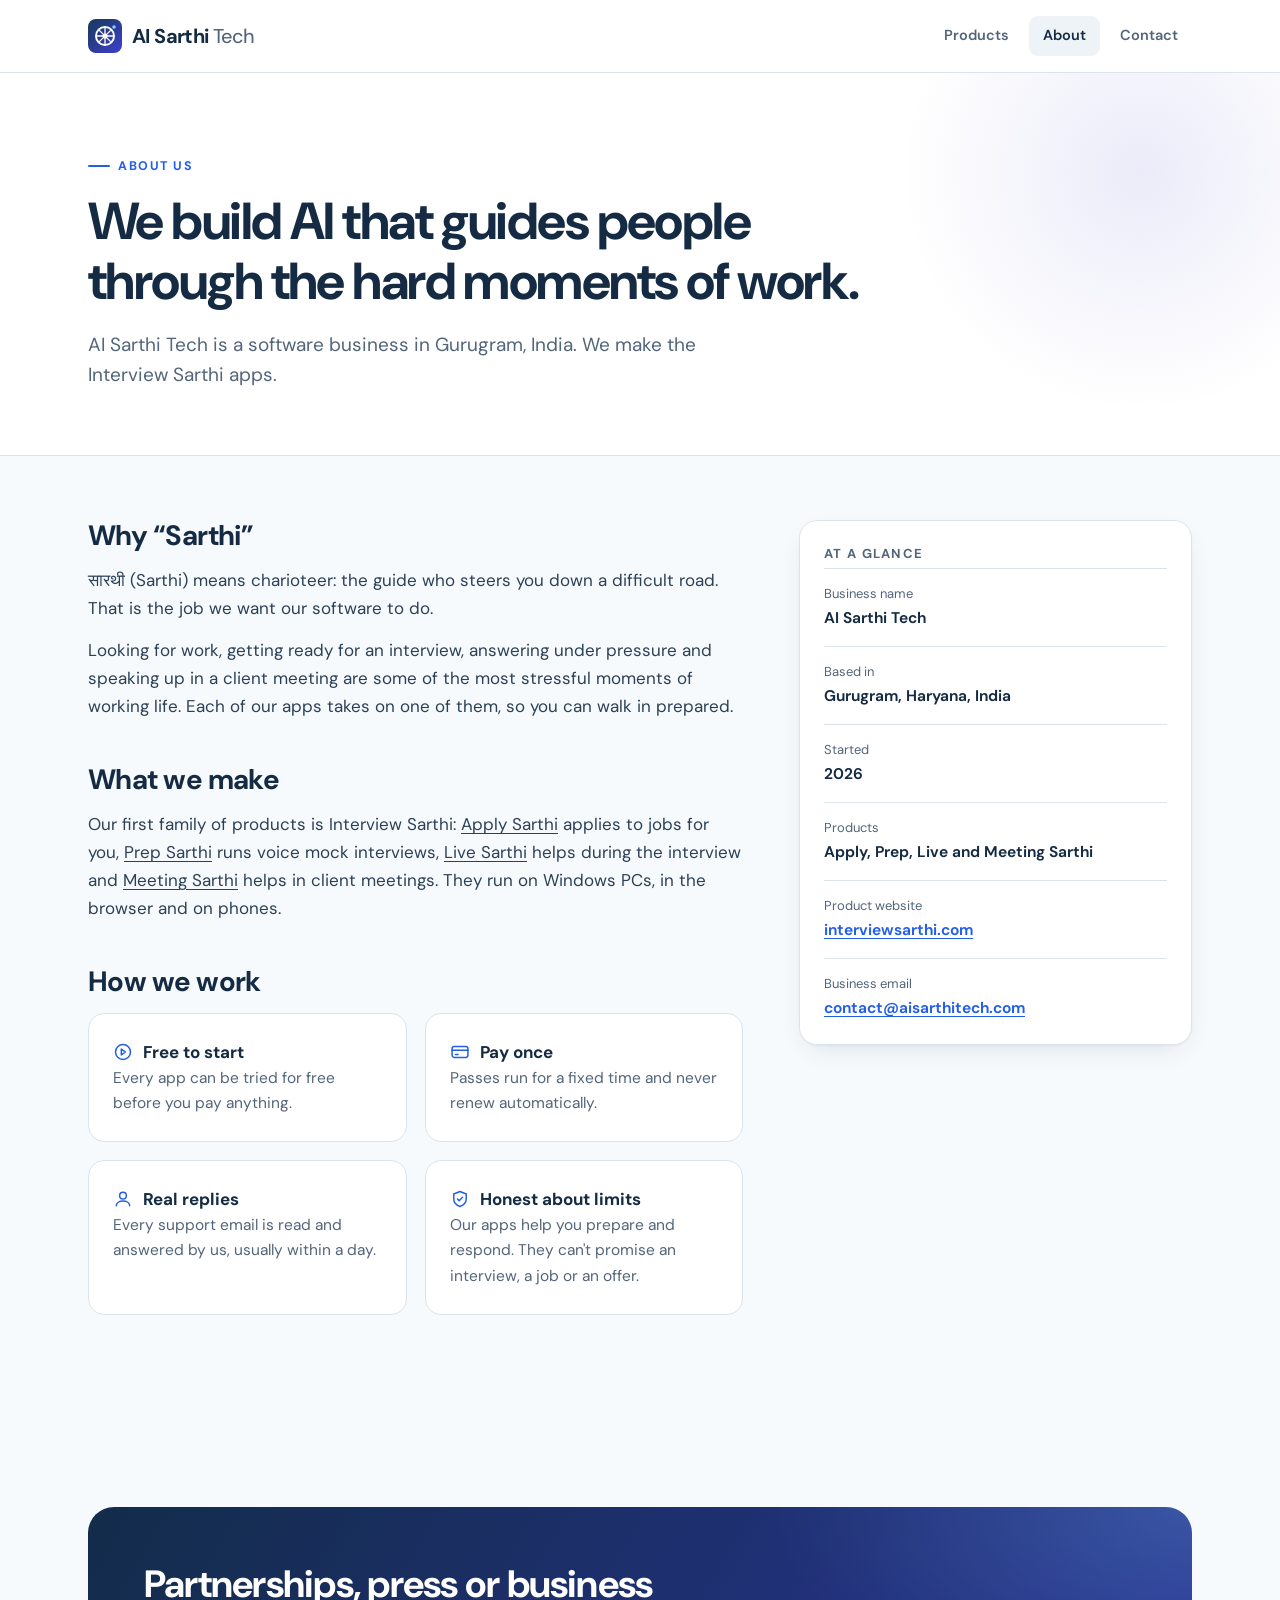
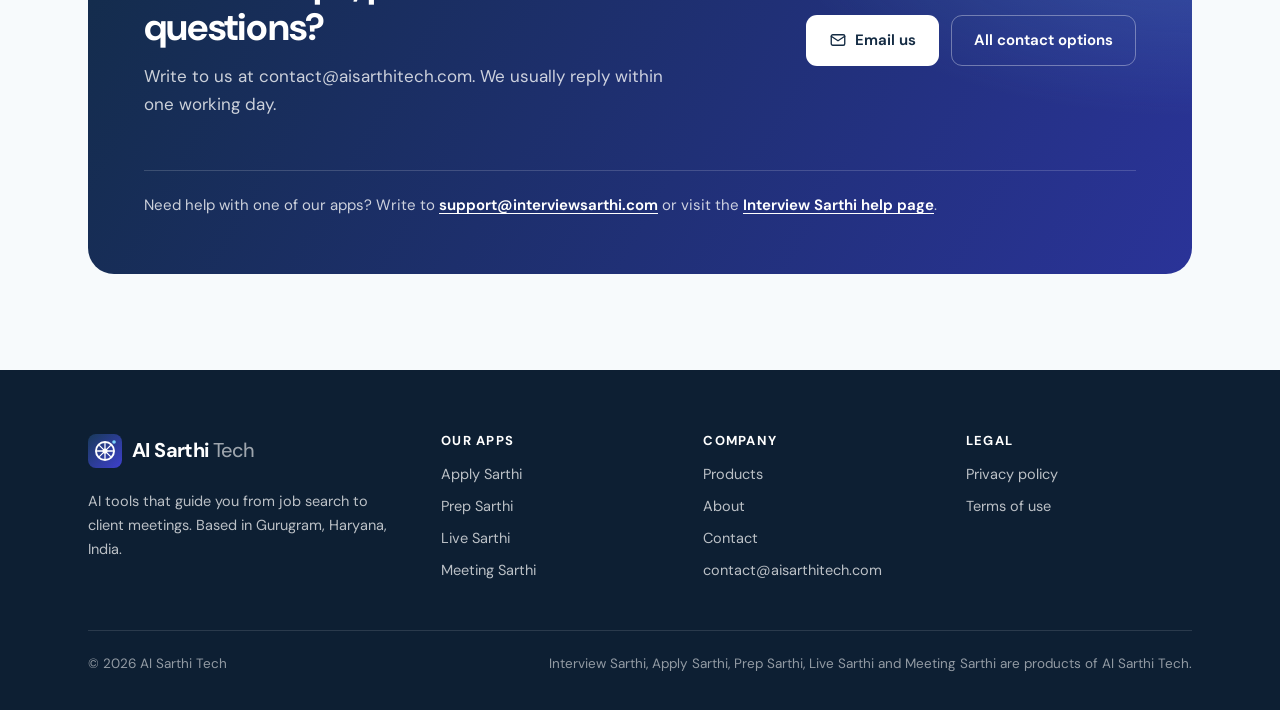
==== about/index.html @ 1b74d05b "AI Sarthi Tech website: home, products, about, contact, privacy and terms Co-Authored-By: Claude Opu" ====
<!doctype html>
<html lang="en-IN">
<head>
<meta charset="utf-8">
<meta name="viewport" content="width=device-width, initial-scale=1">
<title>About · AI Sarthi Tech</title>
<meta name="description" content="AI Sarthi Tech is a software business in Gurugram, India, building AI tools that help people get hired and do well at work.">
<meta name="robots" content="index, follow">
<link rel="canonical" href="https://aisarthitech.com/about/">
<meta name="theme-color" content="#ffffff">
<link rel="icon" href="/assets/mark.svg" type="image/svg+xml">
<link rel="icon" href="/favicon.ico" sizes="32x32 48x48">
<link rel="apple-touch-icon" href="/assets/apple-touch-icon.png">
<link rel="preload" href="/assets/fonts/dm-sans-latin.woff2" as="font" type="font/woff2" crossorigin>
<link rel="stylesheet" href="/assets/site.css?v=20261127a">
<meta property="og:type" content="website">
<meta property="og:site_name" content="AI Sarthi Tech">
<meta property="og:title" content="About · AI Sarthi Tech">
<meta property="og:description" content="AI Sarthi Tech is a software business in Gurugram, India, building AI tools that help people get hired and do well at work.">
<meta property="og:url" content="https://aisarthitech.com/about/">
<meta property="og:image" content="https://aisarthitech.com/assets/og-image.png">
<meta property="og:image:width" content="1200">
<meta property="og:image:height" content="630">
<meta name="twitter:card" content="summary_large_image">
</head>
<body>
<a class="skip-link" href="#main">Skip to content</a>
<header class="site-header">
  <div class="wrap nav">
    <a class="logo" href="/" aria-label="AI Sarthi Tech, home"><img src="/assets/mark.svg" alt="" width="34" height="34"><span>AI Sarthi <em>Tech</em></span></a>
    <nav aria-label="Main">
      <ul>
        <li><a href="/products/">Products</a></li>
        <li><a href="/about/" aria-current="page">About</a></li>
        <li><a href="/contact/">Contact</a></li>
      </ul>
    </nav>
  </div>
</header>
<main id="main">
<section class="page-hero">
  <div class="wrap">
    <span class="eyebrow">About us</span>
    <h1>We build AI that guides people through the hard moments of work.</h1>
    <p class="lead">AI Sarthi Tech is a software business in Gurugram, India. We make the Interview Sarthi apps.</p>
  </div>
</section>
<section class="section" style="padding-top:64px">
  <div class="wrap split">
    <div class="prose">
      <h2>Why “Sarthi”</h2>
      <p><span lang="hi">सारथी</span> (Sarthi) means charioteer: the guide who steers you down a difficult road. That is the job we want our software to do.</p>
      <p>Looking for work, getting ready for an interview, answering under pressure and speaking up in a client meeting are some of the most stressful moments of working life. Each of our apps takes on one of them, so you can walk in prepared.</p>
      <h2>What we make</h2>
      <p>Our first family of products is Interview Sarthi: <a href="/products/#apply">Apply Sarthi</a> applies to jobs for you, <a href="/products/#prep">Prep Sarthi</a> runs voice mock interviews, <a href="/products/#live">Live Sarthi</a> helps during the interview and <a href="/products/#meeting">Meeting Sarthi</a> helps in client meetings. They run on Windows PCs, in the browser and on phones.</p>
      <h2>How we work</h2>
      <div class="values">
        <div class="value"><b><svg class="icon" viewBox="0 0 24 24" aria-hidden="true"><circle cx="12" cy="12" r="9"/><path d="m10 8.5 5 3.5-5 3.5z"/></svg>Free to start</b><p>Every app can be tried for free before you pay anything.</p></div>
        <div class="value"><b><svg class="icon" viewBox="0 0 24 24" aria-hidden="true"><rect x="2.5" y="5.5" width="19" height="13" rx="2.5"/><path d="M2.5 10h19"/><path d="M6.5 15h3"/></svg>Pay once</b><p>Passes run for a fixed time and never renew automatically.</p></div>
        <div class="value"><b><svg class="icon" viewBox="0 0 24 24" aria-hidden="true"><path d="M4 20c0-3.3 3.6-5.5 8-5.5s8 2.2 8 5.5"/><circle cx="12" cy="8" r="4"/></svg>Real replies</b><p>Every support email is read and answered by us, usually within a day.</p></div>
        <div class="value"><b><svg class="icon" viewBox="0 0 24 24" aria-hidden="true"><path d="M12 3 4.5 6v5.5c0 4.6 3.2 8.2 7.5 9.5 4.3-1.3 7.5-4.9 7.5-9.5V6z"/><path d="m9 12 2 2 4-4"/></svg>Honest about limits</b><p>Our apps help you prepare and respond. They can't promise an interview, a job or an offer.</p></div>
      </div>
    </div>
    <aside class="facts" aria-labelledby="facts-title">
      <h2 id="facts-title">At a glance</h2>
      <dl>
      <div><dt>Business name</dt><dd>AI Sarthi Tech</dd></div>
      <div><dt>Based in</dt><dd>Gurugram, Haryana, India</dd></div>
      <div><dt>Started</dt><dd>2026</dd></div>
      <div><dt>Products</dt><dd>Apply, Prep, Live and Meeting Sarthi</dd></div>
      <div><dt>Product website</dt><dd><a href="https://interviewsarthi.com/">interviewsarthi.com</a></dd></div>
      <div><dt>Business email</dt><dd><a href="mailto:contact@aisarthitech.com">contact@aisarthitech.com</a></dd></div>
      </dl>
    </aside>
  </div>
</section>
<section class="section" aria-labelledby="cta-title">
  <div class="wrap">
    <div class="cta">
      <div>
        <h2 id="cta-title">Partnerships, press or business questions?</h2>
        <p>Write to us at contact@aisarthitech.com. We usually reply within one working day.</p>
      </div>
      <div class="actions">
        <a class="btn btn-light" href="mailto:contact@aisarthitech.com"><svg class="icon" viewBox="0 0 24 24" aria-hidden="true"><rect x="3" y="5" width="18" height="14" rx="2"/><path d="m3 7 9 6 9-6"/></svg>Email us</a>
        <a class="btn btn-outline-light" href="/contact/">All contact options</a>
      </div>
      <p class="help">Need help with one of our apps? Write to <a href="mailto:support@interviewsarthi.com">support@interviewsarthi.com</a> or visit the <a href="https://interviewsarthi.com/help.html">Interview Sarthi help page</a>.</p>
    </div>
  </div>
</section>
</main>
<footer class="site-footer flush">
  <div class="wrap">
    <div class="foot-grid">
      <div class="foot-about">
        <a class="logo" href="/"><img src="/assets/mark.svg" alt="" width="34" height="34"><span>AI Sarthi <em>Tech</em></span></a>
        <p>AI tools that guide you from job search to client meetings. Based in Gurugram, Haryana, India.</p>
      </div>
      <div>
        <h2>Our apps</h2>
        <ul>
          <li><a href="https://interviewsarthi.com/apply/">Apply Sarthi</a></li>
          <li><a href="https://interviewsarthi.com/prep/">Prep Sarthi</a></li>
          <li><a href="https://interviewsarthi.com/live/">Live Sarthi</a></li>
          <li><a href="https://interviewsarthi.com/meeting/">Meeting Sarthi</a></li>
        </ul>
      </div>
      <div>
        <h2>Company</h2>
        <ul>
          <li><a href="/products/">Products</a></li>
          <li><a href="/about/">About</a></li>
          <li><a href="/contact/">Contact</a></li>
          <li><a href="mailto:contact@aisarthitech.com">contact@aisarthitech.com</a></li>
        </ul>
      </div>
      <div>
        <h2>Legal</h2>
        <ul>
          <li><a href="/privacy/">Privacy policy</a></li>
          <li><a href="/terms/">Terms of use</a></li>
        </ul>
      </div>
    </div>
    <div class="foot-bottom">
      <span>© 2026 AI Sarthi Tech</span>
      <span>Interview Sarthi, Apply Sarthi, Prep Sarthi, Live Sarthi and Meeting Sarthi are products of AI Sarthi Tech.</span>
    </div>
  </div>
</footer>
</body>
</html>
---- assets/site.css ----
@font-face{font-family:'DM Sans';font-style:normal;font-weight:400 700;font-display:swap;src:url(/assets/fonts/dm-sans-latin.woff2) format('woff2');unicode-range:U+0000-00FF,U+0131,U+0152-0153,U+02BB-02BC,U+02C6,U+02DA,U+02DC,U+0304,U+0308,U+0329,U+2000-206F,U+20AC,U+2122,U+2191,U+2193,U+2212,U+2215,U+FEFF,U+FFFD}

:root{
  --ink:#142b43;--ink-deep:#0d1f33;--muted:#53657a;--line:#dbe4ec;--paper:#f7fafc;--white:#fff;
  --blue:#235ee8;--indigo:#3b3fc4;
  --apply:#06725d;--apply-soft:#eaf7f1;
  --prep:#245adc;--prep-soft:#edf2ff;
  --live:#7251bf;--live-soft:#f2edfc;
  --meeting:#167c72;--meeting-soft:#e9f5f2;
  --radius:18px;
  --font:'DM Sans',system-ui,-apple-system,BlinkMacSystemFont,'Segoe UI',Roboto,sans-serif;
  --shadow:0 1px 2px rgba(20,43,67,.05),0 10px 30px -12px rgba(20,43,67,.16);
}
*{box-sizing:border-box}
html{scroll-behavior:smooth;-webkit-text-size-adjust:100%}
body{margin:0;background:var(--paper);color:var(--ink);font:16px/1.65 var(--font);-webkit-font-smoothing:antialiased}
h1,h2,h3,p,ul,ol,dl,dd,figure{margin:0}
ul,ol{padding:0;list-style:none}
h1,h2,h3{line-height:1.15;letter-spacing:-.02em;font-weight:700}
a{color:inherit;text-underline-offset:3px}
a:focus-visible,button:focus-visible{outline:3px solid #2683df;outline-offset:3px;border-radius:6px}
img,svg{display:block;max-width:100%}
.wrap{max-width:1160px;margin:0 auto;padding:0 28px}
.skip-link{position:fixed;left:14px;top:-80px;z-index:50;padding:10px 18px;background:var(--ink);color:#fff;border-radius:8px}
.skip-link:focus{top:12px}
svg.icon{width:22px;height:22px;fill:none;stroke:currentColor;stroke-width:1.8;stroke-linecap:round;stroke-linejoin:round}

/* header */
.site-header{background:rgba(255,255,255,.92);border-bottom:1px solid var(--line);position:sticky;top:0;z-index:20;backdrop-filter:saturate(1.4) blur(8px)}
.nav{display:flex;align-items:center;gap:24px;height:72px}
.logo{display:inline-flex;align-items:center;gap:10px;font-size:20px;font-weight:700;letter-spacing:-.03em;text-decoration:none;white-space:nowrap}
.logo img{width:34px;height:34px}
.logo em{font-style:normal;font-weight:450;color:var(--muted)}
.nav nav{margin-left:auto}
.nav ul{display:flex;gap:6px;font-size:14.5px;font-weight:600}
.nav ul a{display:block;padding:8px 14px;border-radius:9px;text-decoration:none;color:var(--muted)}
.nav ul a:hover{color:var(--ink);background:var(--paper)}
.nav ul a[aria-current="page"]{color:var(--ink);background:#eef3f8}

/* buttons */
.btn{display:inline-flex;align-items:center;justify-content:center;gap:8px;min-height:48px;padding:12px 22px;border-radius:11px;font-weight:650;font-size:15px;text-decoration:none;border:1px solid transparent;transition:transform .15s ease,box-shadow .15s ease,background .15s ease}
.btn:hover{transform:translateY(-1px)}
.btn-primary{background:var(--ink);color:#fff;box-shadow:0 8px 20px -10px rgba(20,43,67,.7)}
.btn-primary:hover{background:var(--ink-deep)}
.btn-ghost{background:#fff;border-color:var(--line);color:var(--ink)}
.btn-ghost:hover{border-color:#b9c7d5}
.btn-light{background:#fff;color:var(--ink)}
.btn-outline-light{border-color:rgba(255,255,255,.35);color:#fff}
.btn-outline-light:hover{border-color:#fff}
.btn svg.icon{width:18px;height:18px}

/* type helpers */
.eyebrow{display:inline-flex;align-items:center;gap:8px;font-size:12.5px;font-weight:700;letter-spacing:.12em;text-transform:uppercase;color:var(--blue)}
.eyebrow::before{content:"";width:22px;height:2px;border-radius:2px;background:currentColor}
.lead{font-size:19px;line-height:1.6;color:var(--muted);max-width:620px}
.section{padding:96px 0}
.section-head{max-width:680px;margin-bottom:44px}
.section-head h2{font-size:clamp(30px,3.6vw,42px);margin-top:14px}
.section-head p{margin-top:14px;color:var(--muted);font-size:17.5px}
.small{font-size:13.5px;color:var(--muted)}

/* hero */
.hero{position:relative;overflow:hidden;border-bottom:1px solid var(--line);background:
  radial-gradient(900px 420px at 88% -10%,rgba(59,63,196,.10),transparent 70%),
  radial-gradient(700px 380px at -10% 110%,rgba(35,94,232,.08),transparent 70%),#fff}
.hero::before{content:"";position:absolute;inset:0;background-image:linear-gradient(var(--line) 1px,transparent 1px),linear-gradient(90deg,var(--line) 1px,transparent 1px);background-size:44px 44px;opacity:.35;-webkit-mask-image:radial-gradient(ellipse 70% 80% at 70% 40%,#000 20%,transparent 75%);mask-image:radial-gradient(ellipse 70% 80% at 70% 40%,#000 20%,transparent 75%);pointer-events:none}
.hero-grid{position:relative;display:grid;grid-template-columns:1.1fr .9fr;gap:64px;align-items:center;padding-top:88px;padding-bottom:96px}
.hero h1{font-size:clamp(38px,5.2vw,62px);letter-spacing:-.035em;margin:18px 0 22px}
.hero h1 em{font-style:normal;background:linear-gradient(100deg,var(--blue),var(--indigo));-webkit-background-clip:text;background-clip:text;color:transparent}
.hero .actions{display:flex;flex-wrap:wrap;gap:12px;margin-top:34px}
.hero-note{margin-top:22px;font-size:14px;color:var(--muted);display:flex;align-items:center;gap:8px}
.hero-note svg.icon{width:16px;height:16px;color:var(--apply)}

/* journey card */
.journey{position:relative;background:#fff;border:1px solid var(--line);border-radius:24px;padding:26px;box-shadow:var(--shadow)}
.journey-title{display:flex;justify-content:space-between;align-items:center;font-size:12.5px;font-weight:700;letter-spacing:.1em;text-transform:uppercase;color:var(--muted);padding:2px 4px 16px}
.journey ol{position:relative;display:grid;gap:10px}
.journey ol::before{content:"";position:absolute;left:31px;top:30px;bottom:30px;width:2px;background:linear-gradient(var(--apply),var(--prep),var(--live),var(--meeting));opacity:.35;border-radius:2px}
.journey li{position:relative;display:grid;grid-template-columns:40px 1fr auto;align-items:center;gap:16px;padding:12px 14px 12px 12px;border-radius:14px;transition:background .15s ease}
.journey li:hover{background:var(--s)}
.journey li a{position:absolute;inset:0;border-radius:14px}
.j-icon{width:40px;height:40px;border-radius:12px;display:grid;place-items:center;background:var(--s);color:var(--c);box-shadow:0 0 0 4px #fff}
.j-icon svg.icon{width:20px;height:20px}
.journey b{display:block;font-size:16px}
.journey li span.j-text{display:block;font-size:14px;color:var(--muted);line-height:1.4}
.j-step{font-size:12px;font-weight:700;color:var(--c);background:var(--s);padding:4px 9px;border-radius:999px;white-space:nowrap}

/* app cards */
.apps{display:grid;grid-template-columns:repeat(4,1fr);gap:18px}
.app-card{position:relative;display:flex;flex-direction:column;background:#fff;border:1px solid var(--line);border-radius:var(--radius);padding:26px 24px 22px;transition:transform .18s ease,box-shadow .18s ease,border-color .18s ease}
.app-card::before{content:"";position:absolute;left:24px;right:24px;top:-1px;height:3px;border-radius:0 0 3px 3px;background:var(--c)}
.app-card:hover{transform:translateY(-3px);box-shadow:var(--shadow);border-color:#c9d6e2}
.app-card .chip{width:46px;height:46px;border-radius:13px;display:grid;place-items:center;background:var(--s);color:var(--c)}
.app-card .step{margin-top:20px;font-size:12px;font-weight:700;letter-spacing:.1em;text-transform:uppercase;color:var(--c)}
.app-card h3{font-size:22px;margin-top:6px}
.app-card p{margin-top:10px;color:var(--muted);font-size:15px;line-height:1.55;flex:1}
.app-card .meta{margin-top:18px;padding-top:14px;border-top:1px dashed var(--line);font-size:13.5px;color:var(--ink);font-weight:600}
.app-card .go{margin-top:14px;display:inline-flex;align-items:center;gap:6px;font-weight:700;font-size:14.5px;color:var(--c);text-decoration:none}
.app-card .go::after{content:"";position:absolute;inset:0;border-radius:var(--radius)}
.app-card .go svg.icon{width:16px;height:16px;transition:transform .15s ease}
.app-card:hover .go svg.icon{transform:translate(2px,-2px)}

/* principles */
.band{background:#fff;border-top:1px solid var(--line);border-bottom:1px solid var(--line)}
.principles{display:grid;grid-template-columns:repeat(3,1fr);gap:22px}
.principle{padding:28px;border-radius:var(--radius);background:var(--paper);border:1px solid var(--line)}
.principle .chip{width:44px;height:44px;border-radius:12px;display:grid;place-items:center;background:#fff;border:1px solid var(--line);color:var(--blue)}
.principle h3{font-size:19px;margin-top:18px}
.principle p{margin-top:8px;color:var(--muted);font-size:15.5px}

/* call to action */
.cta{position:relative;overflow:hidden;border-radius:26px;padding:56px;color:#fff;background:
  radial-gradient(600px 300px at 100% 0,rgba(125,211,252,.22),transparent 70%),
  linear-gradient(120deg,#132c4a,#2a3398);display:grid;grid-template-columns:1.3fr 1fr;gap:40px;align-items:center}
.cta h2{font-size:clamp(28px,3.2vw,38px)}
.cta p{margin-top:12px;color:rgba(255,255,255,.78);font-size:17px}
.cta .actions{display:flex;flex-wrap:wrap;gap:12px;justify-content:flex-end}
.cta .help{grid-column:1/-1;padding-top:22px;border-top:1px solid rgba(255,255,255,.16);font-size:15px;color:rgba(255,255,255,.78)}
.cta .help a{color:#fff;font-weight:650}

/* page hero (inner pages) */
.page-hero{background:#fff;border-bottom:1px solid var(--line);padding:76px 0 64px;position:relative;overflow:hidden}
.page-hero::after{content:"";position:absolute;right:-120px;top:-160px;width:520px;height:520px;border-radius:50%;background:radial-gradient(circle,rgba(59,63,196,.10),transparent 65%);pointer-events:none}
.page-hero h1{font-size:clamp(34px,4.6vw,52px);letter-spacing:-.03em;margin:16px 0 18px;max-width:820px}

/* about */
.split{display:grid;grid-template-columns:1.25fr .75fr;gap:56px;align-items:start}
.prose h2{font-size:28px;margin:44px 0 14px}
.prose h2:first-child{margin-top:0}
.prose p{color:#2c4157;font-size:17px;margin-top:14px}
.prose p:first-of-type{margin-top:0}
.facts{background:#fff;border:1px solid var(--line);border-radius:var(--radius);padding:8px 24px;box-shadow:var(--shadow);position:sticky;top:96px}
.facts h2{font-size:13px;font-weight:700;letter-spacing:.1em;text-transform:uppercase;color:var(--muted);padding:18px 0 6px}
.facts div{display:grid;gap:2px;padding:14px 0;border-top:1px solid var(--line)}
.facts dt{font-size:13px;color:var(--muted)}
.facts dd{font-weight:650;font-size:15.5px;overflow-wrap:anywhere}
.facts dd a{color:var(--blue)}
.values{display:grid;grid-template-columns:repeat(2,1fr);gap:18px;margin-top:8px}
.value{padding:24px;border:1px solid var(--line);border-radius:16px;background:#fff}
.value b{display:flex;align-items:center;gap:10px;font-size:17px}
.value b svg.icon{color:var(--blue);width:20px;height:20px}
.value p{margin-top:8px;color:var(--muted);font-size:15.5px}

/* products */
.product{display:grid;grid-template-columns:1.2fr .8fr;gap:48px;align-items:start;padding:64px 0;border-top:1px solid var(--line)}
.product:first-of-type{border-top:0;padding-top:24px}
.product .tag{display:inline-flex;align-items:center;gap:10px;font-size:12.5px;font-weight:700;letter-spacing:.1em;text-transform:uppercase;color:var(--c)}
.product .tag .chip{width:40px;height:40px;border-radius:12px;display:grid;place-items:center;background:var(--s)}
.product h2{font-size:clamp(28px,3.4vw,38px);margin-top:16px}
.product .usp{margin-top:10px;font-size:20px;font-weight:600;color:var(--c)}
.product p.desc{margin-top:14px;color:#2c4157;font-size:17px;max-width:600px}
.ticks{margin-top:20px;display:grid;gap:10px}
.ticks li{display:flex;gap:12px;align-items:flex-start;font-size:16px}
.ticks li svg.icon{flex:none;width:20px;height:20px;margin-top:3px;color:var(--c)}
.product .actions{display:flex;flex-wrap:wrap;gap:12px;margin-top:28px}
.product .btn-primary{background:var(--c);box-shadow:none}
.product .btn-primary:hover{filter:brightness(.92)}
.product aside{background:#fff;border:1px solid var(--line);border-radius:var(--radius);padding:6px 24px;position:relative}
.product aside::before{content:"";position:absolute;left:0;top:22px;bottom:22px;width:3px;border-radius:0 3px 3px 0;background:var(--c)}
.product aside div{padding:16px 0;border-top:1px solid var(--line)}
.product aside div:first-child{border-top:0}
.product aside dt{font-size:13px;color:var(--muted)}
.product aside dd{margin-top:2px;font-weight:650}
.product .fine{margin-top:16px;font-size:13.5px;color:var(--muted);max-width:600px}
.price-note{margin-top:8px;padding:22px 24px;border-radius:16px;background:#fff;border:1px solid var(--line);display:flex;flex-wrap:wrap;gap:12px 24px;align-items:center;justify-content:space-between}
.price-note p{color:var(--muted)}
.price-note a{font-weight:700;color:var(--blue)}

/* contact */
.contact-grid{display:grid;grid-template-columns:repeat(3,1fr);gap:18px}
.contact-card{background:#fff;border:1px solid var(--line);border-radius:var(--radius);padding:28px;display:flex;flex-direction:column}
.contact-card .chip{width:46px;height:46px;border-radius:13px;display:grid;place-items:center;background:#eef3fd;color:var(--blue)}
.contact-card h2{font-size:20px;margin-top:18px}
.contact-card p{margin-top:8px;color:var(--muted);font-size:15.5px;flex:1}
.contact-card .addr{margin-top:18px;font-weight:700;font-size:16.5px;color:var(--blue);text-decoration:none;overflow-wrap:anywhere}
.contact-card .addr:hover{text-decoration:underline}
.contact-card .plain{margin-top:18px;font-weight:700;font-size:16.5px}
.socials{display:flex;flex-wrap:wrap;gap:10px;margin-top:14px}
.socials a{padding:8px 14px;border:1px solid var(--line);border-radius:999px;background:#fff;font-size:14px;font-weight:600;text-decoration:none}
.socials a:hover{border-color:#b9c7d5}

/* legal */
.legal{max-width:780px}
.legal .updated{color:var(--muted);font-size:15px}
.legal h2{font-size:22px;margin:40px 0 10px}
.legal p,.legal li{color:#2c4157;font-size:16.5px}
.legal p+p{margin-top:12px}
.legal ul{margin-top:10px;display:grid;gap:8px}
.legal ul li{position:relative;padding-left:22px}
.legal ul li::before{content:"";position:absolute;left:4px;top:.72em;width:7px;height:7px;border-radius:50%;background:var(--blue);opacity:.7}
.legal a{color:var(--blue)}

/* footer */
.site-footer{background:var(--ink-deep);color:rgba(255,255,255,.72);margin-top:96px;padding:64px 0 34px;font-size:14.5px}
.site-footer.flush{margin-top:0}
.foot-grid{display:grid;grid-template-columns:1.4fr 1fr 1fr 1fr;gap:36px}
.site-footer .logo{color:#fff}
.site-footer .logo em{color:rgba(255,255,255,.6)}
.site-footer h2{font-size:13px;letter-spacing:.1em;text-transform:uppercase;color:#fff;margin-bottom:14px}
.site-footer ul{display:grid;gap:8px}
.site-footer a{text-decoration:none}
.site-footer a:hover{color:#fff;text-decoration:underline}
.foot-about p{margin-top:14px;max-width:320px}
.foot-bottom{margin-top:48px;padding-top:22px;border-top:1px solid rgba(255,255,255,.12);display:flex;flex-wrap:wrap;gap:10px 24px;justify-content:space-between;font-size:13.5px;color:rgba(255,255,255,.55)}

/* 404 */
.notfound{min-height:60vh;display:grid;place-items:center;text-align:center;padding:80px 0}
.notfound h1{font-size:44px;margin:12px 0}
.notfound p{color:var(--muted);font-size:17px}
.notfound .actions{display:flex;gap:12px;justify-content:center;margin-top:26px;flex-wrap:wrap}

/* responsive */
@media (max-width:1020px){
  .apps{grid-template-columns:repeat(2,1fr)}
  .hero-grid{grid-template-columns:1fr;gap:48px;padding-top:64px;padding-bottom:72px}
  .journey{max-width:560px}
  .cta{grid-template-columns:1fr;padding:44px}
  .cta .actions{justify-content:flex-start}
  .foot-grid{grid-template-columns:1fr 1fr}
  .foot-about{grid-column:1/-1}
}
@media (max-width:860px){
  .split,.product{grid-template-columns:1fr;gap:32px}
  .facts{position:static}
  .principles,.contact-grid{grid-template-columns:1fr}
  .section{padding:72px 0}
}
@media (max-width:640px){
  body{font-size:15.5px}
  .wrap{padding:0 20px}
  .nav{height:auto;flex-wrap:wrap;gap:6px;padding-top:12px;padding-bottom:12px}
  .nav nav{margin-left:0;width:100%}
  .nav ul{justify-content:space-between;gap:2px}
  .nav ul a{padding:7px 10px;font-size:14px}
  .site-header{position:static}
  .apps,.values{grid-template-columns:1fr}
  .lead{font-size:17.5px}
  .hero .actions .btn,.cta .actions .btn{flex:1 1 auto}
  .journey{padding:18px}
  .journey li{grid-template-columns:40px 1fr;padding:10px 8px}
  .j-step{display:none}
  .journey ol::before{left:27px}
  .cta{padding:32px 24px;border-radius:20px}
  .page-hero{padding:56px 0 44px}
  .foot-grid{grid-template-columns:1fr}
}
@media (prefers-reduced-motion:reduce){*{transition:none!important;scroll-behavior:auto!important}}
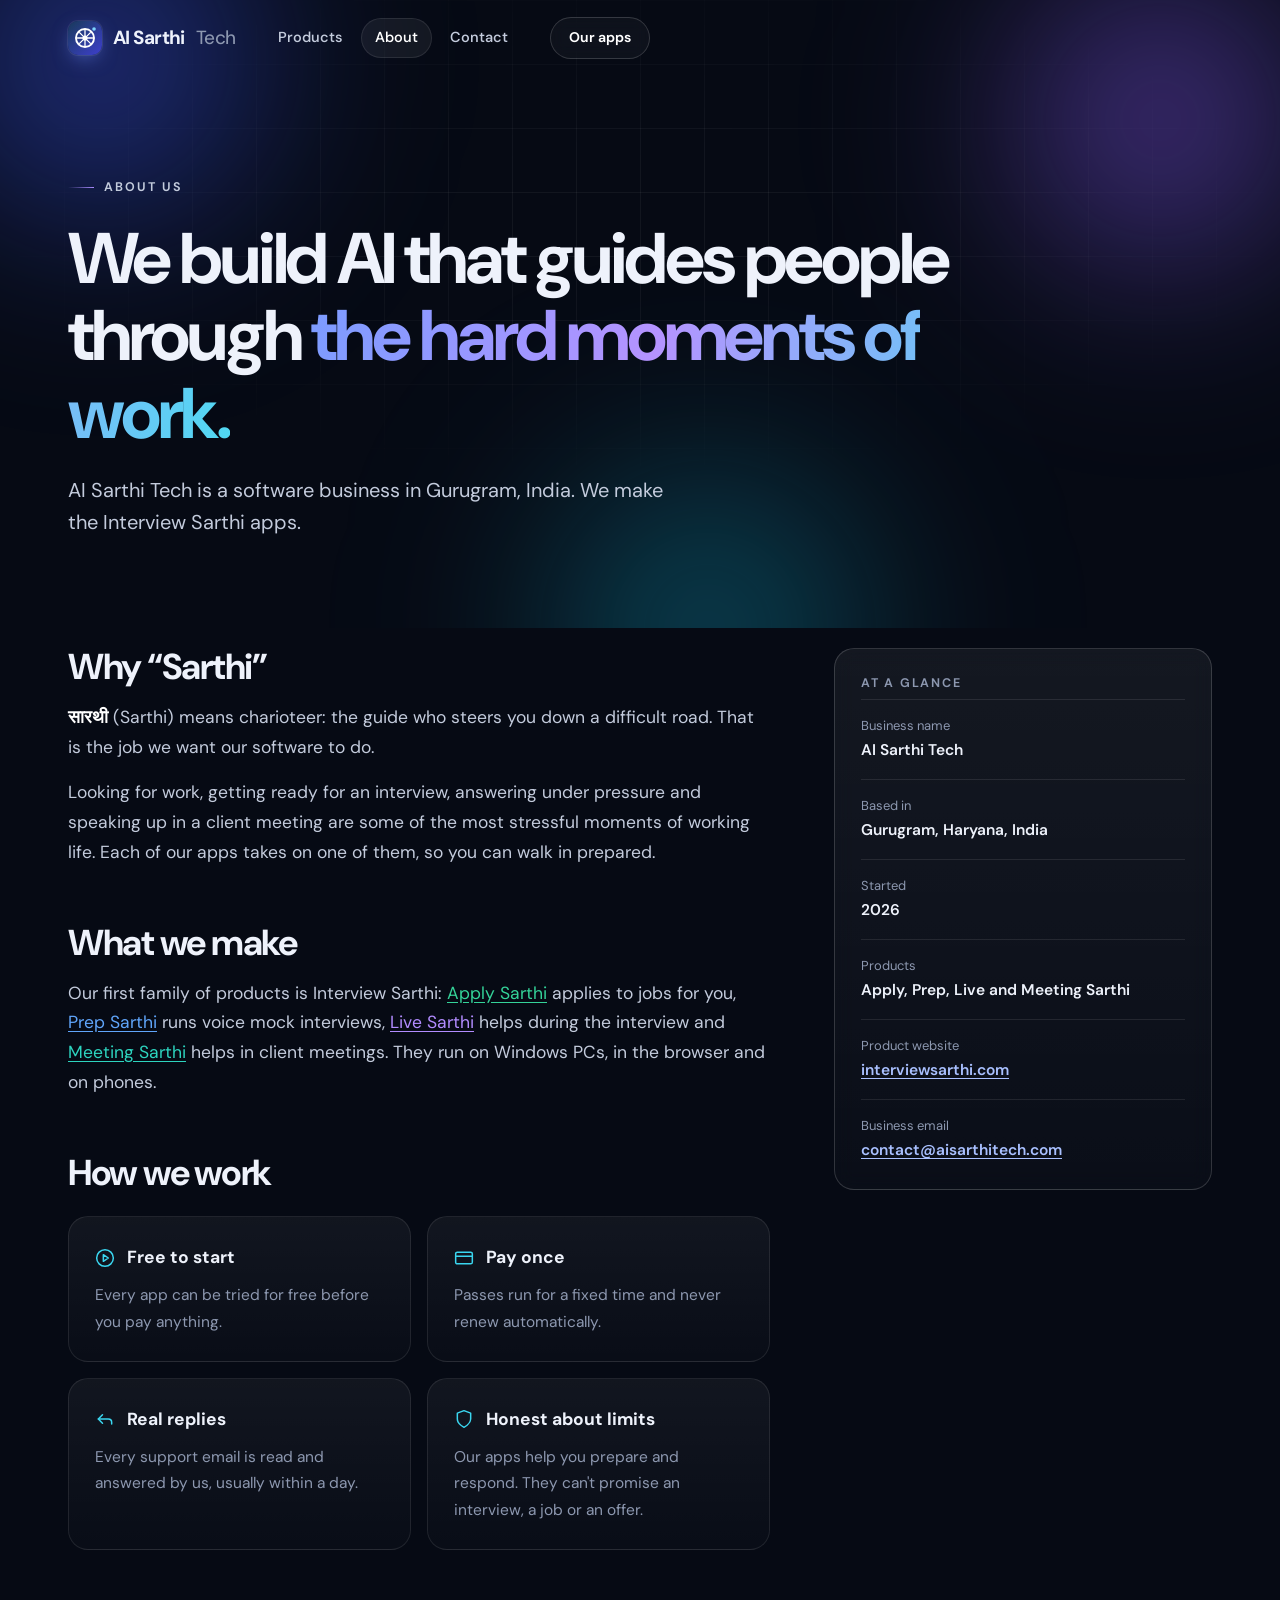
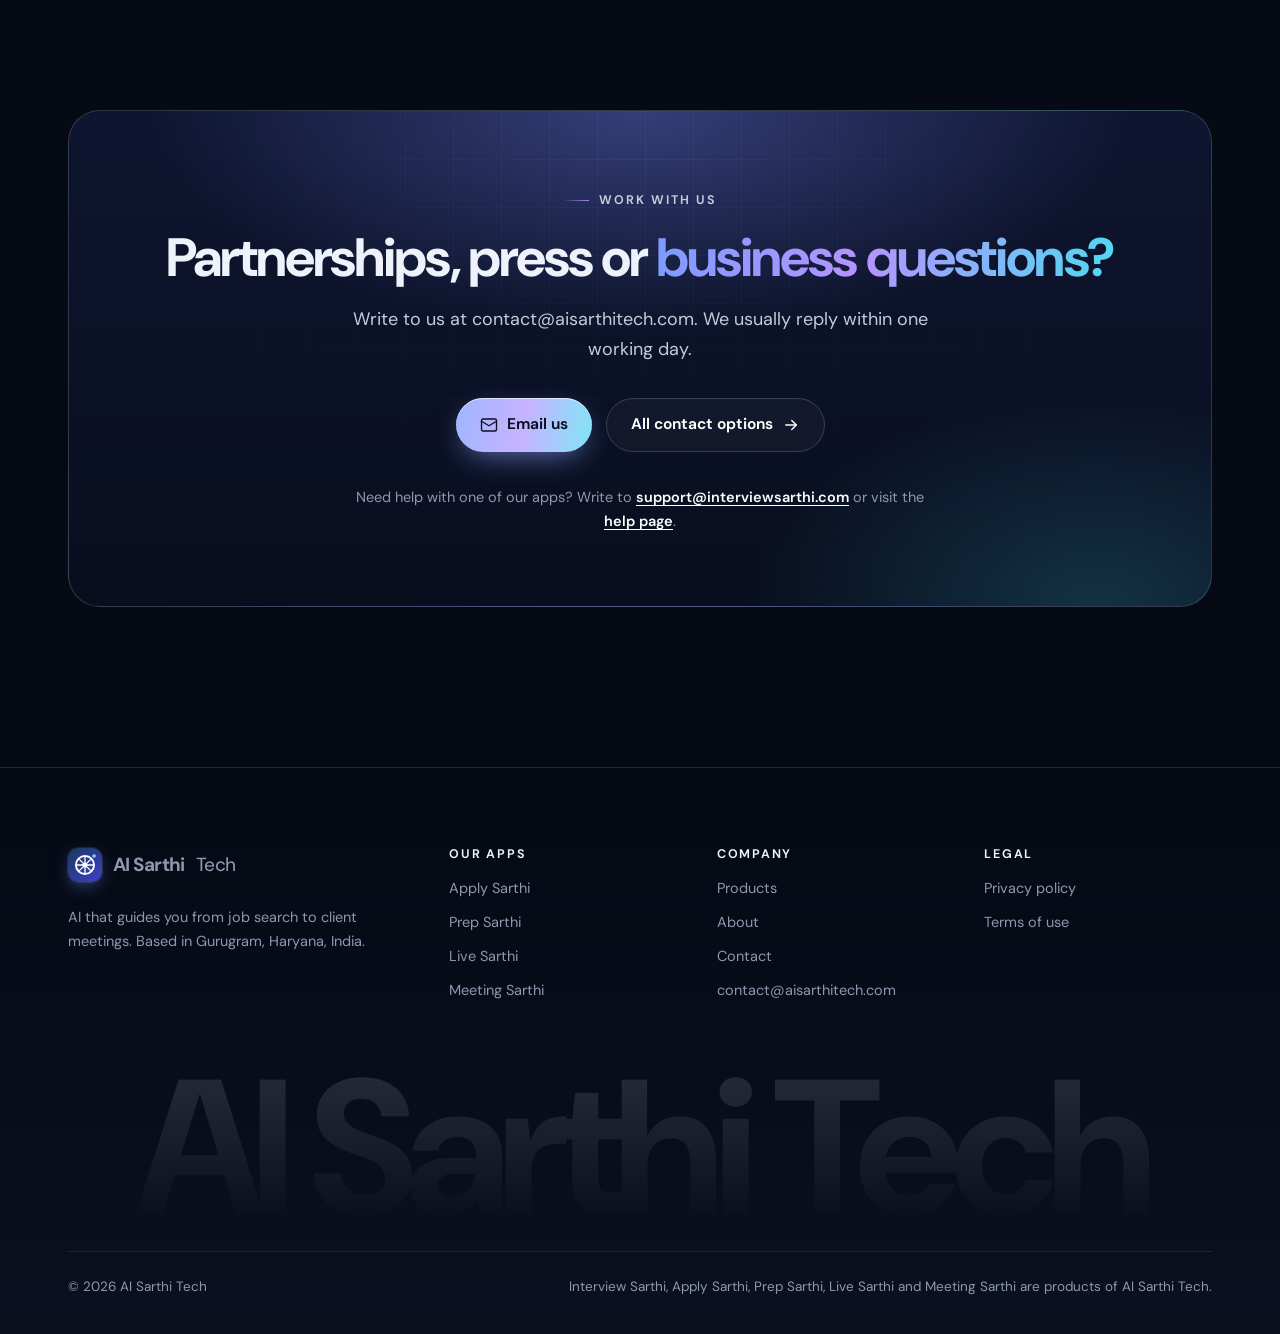
==== commit 1f80c124: "New dark design with app screens, app switcher, mission and FAQ Co-Authored-By: Claude Opus 5.5 <nor" ====
--- a/about/index.html
+++ b/about/index.html
@@ -1,22 +1,24 @@
 <!doctype html>
-<html lang="en-IN">
+<html lang="en-IN" class="no-js">
 <head>
 <meta charset="utf-8">
 <meta name="viewport" content="width=device-width, initial-scale=1">
 <title>About · AI Sarthi Tech</title>
-<meta name="description" content="AI Sarthi Tech is a software business in Gurugram, India, building AI tools that help people get hired and do well at work.">
+<meta name="description" content="AI Sarthi Tech is a software business in Gurugram, India, building AI that guides people through job search, interviews and client meetings.">
 <meta name="robots" content="index, follow">
 <link rel="canonical" href="https://aisarthitech.com/about/">
-<meta name="theme-color" content="#ffffff">
+<meta name="theme-color" content="#060a14">
+<meta name="color-scheme" content="dark">
 <link rel="icon" href="/assets/mark.svg" type="image/svg+xml">
 <link rel="icon" href="/favicon.ico" sizes="32x32 48x48">
 <link rel="apple-touch-icon" href="/assets/apple-touch-icon.png">
 <link rel="preload" href="/assets/fonts/dm-sans-latin.woff2" as="font" type="font/woff2" crossorigin>
-<link rel="stylesheet" href="/assets/site.css?v=20261127a">
+<link rel="stylesheet" href="/assets/site.css?v=20261127b">
+<script src="/assets/site.js?v=20261127b" defer></script>
 <meta property="og:type" content="website">
 <meta property="og:site_name" content="AI Sarthi Tech">
 <meta property="og:title" content="About · AI Sarthi Tech">
-<meta property="og:description" content="AI Sarthi Tech is a software business in Gurugram, India, building AI tools that help people get hired and do well at work.">
+<meta property="og:description" content="AI Sarthi Tech is a software business in Gurugram, India, building AI that guides people through job search, interviews and client meetings.">
 <meta property="og:url" content="https://aisarthitech.com/about/">
 <meta property="og:image" content="https://aisarthitech.com/assets/og-image.png">
 <meta property="og:image:width" content="1200">
@@ -27,102 +29,81 @@
 <a class="skip-link" href="#main">Skip to content</a>
 <header class="site-header">
   <div class="wrap nav">
-    <a class="logo" href="/" aria-label="AI Sarthi Tech, home"><img src="/assets/mark.svg" alt="" width="34" height="34"><span>AI Sarthi <em>Tech</em></span></a>
-    <nav aria-label="Main">
-      <ul>
-        <li><a href="/products/">Products</a></li>
-        <li><a href="/about/" aria-current="page">About</a></li>
-        <li><a href="/contact/">Contact</a></li>
-      </ul>
-    </nav>
+    <a class="logo" href="/" aria-label="AI Sarthi Tech home"><img src="/assets/mark.svg" alt="" width="34" height="34">AI Sarthi<span>Tech</span></a>
+    <nav aria-label="Main"><ul>
+      <li><a href="/products/">Products</a></li>
+      <li><a href="/about/" aria-current="page">About</a></li>
+      <li><a href="/contact/">Contact</a></li>
+    </ul></nav>
+    <a class="btn btn-ghost" href="/products/">Our apps</a>
   </div>
 </header>
+
 <main id="main">
 <section class="page-hero">
+  <div class="hero-bg" aria-hidden="true"><div class="aurora a"></div><div class="aurora b"></div><div class="aurora c"></div><div class="grid-fade"></div></div>
   <div class="wrap">
-    <span class="eyebrow">About us</span>
-    <h1>We build AI that guides people through the hard moments of work.</h1>
-    <p class="lead">AI Sarthi Tech is a software business in Gurugram, India. We make the Interview Sarthi apps.</p>
+    <span class="eyebrow reveal">About us</span>
+    <h1 class="reveal" style="--d:.08s">We build AI that guides people through <span class="grad-text">the hard moments of work.</span></h1>
+    <p class="lead reveal" style="--d:.16s">AI Sarthi Tech is a software business in Gurugram, India. We make the Interview Sarthi apps.</p>
   </div>
 </section>
-<section class="section" style="padding-top:64px">
-  <div class="wrap split">
-    <div class="prose">
+<section class="section" style="padding-top:20px">
+  <div class="wrap about-grid">
+    <div class="prose reveal">
       <h2>Why “Sarthi”</h2>
-      <p><span lang="hi">सारथी</span> (Sarthi) means charioteer: the guide who steers you down a difficult road. That is the job we want our software to do.</p>
+      <p><span class="deva" lang="hi">सारथी</span> (Sarthi) means charioteer: the guide who steers you down a difficult road. That is the job we want our software to do.</p>
       <p>Looking for work, getting ready for an interview, answering under pressure and speaking up in a client meeting are some of the most stressful moments of working life. Each of our apps takes on one of them, so you can walk in prepared.</p>
       <h2>What we make</h2>
-      <p>Our first family of products is Interview Sarthi: <a href="/products/#apply">Apply Sarthi</a> applies to jobs for you, <a href="/products/#prep">Prep Sarthi</a> runs voice mock interviews, <a href="/products/#live">Live Sarthi</a> helps during the interview and <a href="/products/#meeting">Meeting Sarthi</a> helps in client meetings. They run on Windows PCs, in the browser and on phones.</p>
+      <p>Our first family of products is Interview Sarthi: <a href="https://interviewsarthi.com/apply/" style="color:var(--apply)">Apply Sarthi</a> applies to jobs for you, <a href="https://interviewsarthi.com/prep/" style="color:var(--prep)">Prep Sarthi</a> runs voice mock interviews, <a href="https://interviewsarthi.com/live/" style="color:var(--live)">Live Sarthi</a> helps during the interview and <a href="https://interviewsarthi.com/meeting/" style="color:var(--meeting)">Meeting Sarthi</a> helps in client meetings. They run on Windows PCs, in the browser and on phones.</p>
       <h2>How we work</h2>
       <div class="values">
-        <div class="value"><b><svg class="icon" viewBox="0 0 24 24" aria-hidden="true"><circle cx="12" cy="12" r="9"/><path d="m10 8.5 5 3.5-5 3.5z"/></svg>Free to start</b><p>Every app can be tried for free before you pay anything.</p></div>
-        <div class="value"><b><svg class="icon" viewBox="0 0 24 24" aria-hidden="true"><rect x="2.5" y="5.5" width="19" height="13" rx="2.5"/><path d="M2.5 10h19"/><path d="M6.5 15h3"/></svg>Pay once</b><p>Passes run for a fixed time and never renew automatically.</p></div>
-        <div class="value"><b><svg class="icon" viewBox="0 0 24 24" aria-hidden="true"><path d="M4 20c0-3.3 3.6-5.5 8-5.5s8 2.2 8 5.5"/><circle cx="12" cy="8" r="4"/></svg>Real replies</b><p>Every support email is read and answered by us, usually within a day.</p></div>
-        <div class="value"><b><svg class="icon" viewBox="0 0 24 24" aria-hidden="true"><path d="M12 3 4.5 6v5.5c0 4.6 3.2 8.2 7.5 9.5 4.3-1.3 7.5-4.9 7.5-9.5V6z"/><path d="m9 12 2 2 4-4"/></svg>Honest about limits</b><p>Our apps help you prepare and respond. They can't promise an interview, a job or an offer.</p></div>
+        <div class="card"><b><svg class="icon" viewBox="0 0 24 24" aria-hidden="true"><circle cx="12" cy="12" r="10"/><path d="m10 8 6 4-6 4z"/></svg>Free to start</b><p>Every app can be tried for free before you pay anything.</p></div>
+        <div class="card"><b><svg class="icon" viewBox="0 0 24 24" aria-hidden="true"><rect x="2" y="5" width="20" height="14" rx="2"/><path d="M2 10h20"/></svg>Pay once</b><p>Passes run for a fixed time and never renew automatically.</p></div>
+        <div class="card"><b><svg class="icon" viewBox="0 0 24 24" aria-hidden="true"><path d="M9 17 4 12l5-5"/><path d="M20 18v-2a4 4 0 0 0-4-4H4"/></svg>Real replies</b><p>Every support email is read and answered by us, usually within a day.</p></div>
+        <div class="card"><b><svg class="icon" viewBox="0 0 24 24" aria-hidden="true"><path d="M12 22s8-4 8-10V5l-8-3-8 3v7c0 6 8 10 8 10z"/></svg>Honest about limits</b><p>Our apps help you prepare and respond. They can't promise an interview, a job or an offer.</p></div>
       </div>
     </div>
-    <aside class="facts" aria-labelledby="facts-title">
-      <h2 id="facts-title">At a glance</h2>
+    <aside class="glass facts reveal" style="--d:.12s" aria-label="At a glance">
+      <h2>At a glance</h2>
       <dl>
-      <div><dt>Business name</dt><dd>AI Sarthi Tech</dd></div>
-      <div><dt>Based in</dt><dd>Gurugram, Haryana, India</dd></div>
-      <div><dt>Started</dt><dd>2026</dd></div>
-      <div><dt>Products</dt><dd>Apply, Prep, Live and Meeting Sarthi</dd></div>
-      <div><dt>Product website</dt><dd><a href="https://interviewsarthi.com/">interviewsarthi.com</a></dd></div>
-      <div><dt>Business email</dt><dd><a href="mailto:contact@aisarthitech.com">contact@aisarthitech.com</a></dd></div>
+        <div><dt>Business name</dt><dd>AI Sarthi Tech</dd></div>
+        <div><dt>Based in</dt><dd>Gurugram, Haryana, India</dd></div>
+        <div><dt>Started</dt><dd>2026</dd></div>
+        <div><dt>Products</dt><dd>Apply, Prep, Live and Meeting Sarthi</dd></div>
+        <div><dt>Product website</dt><dd><a href="https://interviewsarthi.com/">interviewsarthi.com</a></dd></div>
+        <div><dt>Business email</dt><dd><a href="mailto:contact@aisarthitech.com">contact@aisarthitech.com</a></dd></div>
       </dl>
     </aside>
   </div>
 </section>
-<section class="section" aria-labelledby="cta-title">
+<section class="section" style="padding-top:40px">
   <div class="wrap">
-    <div class="cta">
-      <div>
-        <h2 id="cta-title">Partnerships, press or business questions?</h2>
-        <p>Write to us at contact@aisarthitech.com. We usually reply within one working day.</p>
+    <div class="cta reveal">
+      <span class="eyebrow">Work with us</span>
+      <h2 style="margin-top:18px">Partnerships, press or <span class="grad-text">business questions?</span></h2>
+      <p>Write to us at contact@aisarthitech.com. We usually reply within one working day.</p>
+      <div class="actions">
+        <a class="btn btn-primary" href="mailto:contact@aisarthitech.com"><svg class="icon" viewBox="0 0 24 24" aria-hidden="true"><rect x="2" y="4" width="20" height="16" rx="2"/><path d="m22 7-10 6L2 7"/></svg> Email us</a>
+        <a class="btn btn-ghost" href="/contact/">All contact options <svg class="icon" viewBox="0 0 24 24" aria-hidden="true"><path d="M5 12h14"/><path d="m13 6 6 6-6 6"/></svg></a>
       </div>
-      <div class="actions">
-        <a class="btn btn-light" href="mailto:contact@aisarthitech.com"><svg class="icon" viewBox="0 0 24 24" aria-hidden="true"><rect x="3" y="5" width="18" height="14" rx="2"/><path d="m3 7 9 6 9-6"/></svg>Email us</a>
-        <a class="btn btn-outline-light" href="/contact/">All contact options</a>
-      </div>
-      <p class="help">Need help with one of our apps? Write to <a href="mailto:support@interviewsarthi.com">support@interviewsarthi.com</a> or visit the <a href="https://interviewsarthi.com/help.html">Interview Sarthi help page</a>.</p>
+      <p class="help">Need help with one of our apps? Write to <a href="mailto:support@interviewsarthi.com">support@interviewsarthi.com</a> or visit the <a href="https://interviewsarthi.com/help.html">help page</a>.</p>
     </div>
   </div>
 </section>
 </main>
-<footer class="site-footer flush">
+<footer class="site-footer">
   <div class="wrap">
     <div class="foot-grid">
       <div class="foot-about">
-        <a class="logo" href="/"><img src="/assets/mark.svg" alt="" width="34" height="34"><span>AI Sarthi <em>Tech</em></span></a>
-        <p>AI tools that guide you from job search to client meetings. Based in Gurugram, Haryana, India.</p>
+        <a class="logo" href="/"><img src="/assets/mark.svg" alt="" width="34" height="34">AI Sarthi<span>Tech</span></a>
+        <p>AI that guides you from job search to client meetings. Based in Gurugram, Haryana, India.</p>
       </div>
-      <div>
-        <h2>Our apps</h2>
-        <ul>
-          <li><a href="https://interviewsarthi.com/apply/">Apply Sarthi</a></li>
-          <li><a href="https://interviewsarthi.com/prep/">Prep Sarthi</a></li>
-          <li><a href="https://interviewsarthi.com/live/">Live Sarthi</a></li>
-          <li><a href="https://interviewsarthi.com/meeting/">Meeting Sarthi</a></li>
-        </ul>
-      </div>
-      <div>
-        <h2>Company</h2>
-        <ul>
-          <li><a href="/products/">Products</a></li>
-          <li><a href="/about/">About</a></li>
-          <li><a href="/contact/">Contact</a></li>
-          <li><a href="mailto:contact@aisarthitech.com">contact@aisarthitech.com</a></li>
-        </ul>
-      </div>
-      <div>
-        <h2>Legal</h2>
-        <ul>
-          <li><a href="/privacy/">Privacy policy</a></li>
-          <li><a href="/terms/">Terms of use</a></li>
-        </ul>
-      </div>
+      <div><h2>Our apps</h2><ul><li><a href="https://interviewsarthi.com/apply/">Apply Sarthi</a></li><li><a href="https://interviewsarthi.com/prep/">Prep Sarthi</a></li><li><a href="https://interviewsarthi.com/live/">Live Sarthi</a></li><li><a href="https://interviewsarthi.com/meeting/">Meeting Sarthi</a></li></ul></div>
+      <div><h2>Company</h2><ul><li><a href="/products/">Products</a></li><li><a href="/about/">About</a></li><li><a href="/contact/">Contact</a></li><li><a href="mailto:contact@aisarthitech.com">contact@aisarthitech.com</a></li></ul></div>
+      <div><h2>Legal</h2><ul><li><a href="/privacy/">Privacy policy</a></li><li><a href="/terms/">Terms of use</a></li></ul></div>
     </div>
+    <div class="giant" aria-hidden="true">AI Sarthi Tech</div>
     <div class="foot-bottom">
       <span>© 2026 AI Sarthi Tech</span>
       <span>Interview Sarthi, Apply Sarthi, Prep Sarthi, Live Sarthi and Meeting Sarthi are products of AI Sarthi Tech.</span>
--- a/assets/site.css
+++ b/assets/site.css
@@ -1,247 +1,367 @@
 @font-face{font-family:'DM Sans';font-style:normal;font-weight:400 700;font-display:swap;src:url(/assets/fonts/dm-sans-latin.woff2) format('woff2');unicode-range:U+0000-00FF,U+0131,U+0152-0153,U+02BB-02BC,U+02C6,U+02DA,U+02DC,U+0304,U+0308,U+0329,U+2000-206F,U+20AC,U+2122,U+2191,U+2193,U+2212,U+2215,U+FEFF,U+FFFD}
 
 :root{
-  --ink:#142b43;--ink-deep:#0d1f33;--muted:#53657a;--line:#dbe4ec;--paper:#f7fafc;--white:#fff;
-  --blue:#235ee8;--indigo:#3b3fc4;
-  --apply:#06725d;--apply-soft:#eaf7f1;
-  --prep:#245adc;--prep-soft:#edf2ff;
-  --live:#7251bf;--live-soft:#f2edfc;
-  --meeting:#167c72;--meeting-soft:#e9f5f2;
-  --radius:18px;
+  --bg:#060a14;--bg-2:#0a1020;--surface:rgba(255,255,255,.035);--surface-2:rgba(255,255,255,.06);
+  --line:rgba(255,255,255,.09);--line-2:rgba(255,255,255,.16);
+  --text:#eef2fb;--soft:#c3cbdc;--muted:#8d98b0;
+  --a1:#6d8cff;--a2:#a98bff;--a3:#3ad6f0;
+  --grad:linear-gradient(100deg,#7c9cff 0%,#b593ff 45%,#4fd9f2 100%);
+  --apply:#34d399;--prep:#60a5fa;--live:#b28cff;--meeting:#2dd4bf;
+  --radius:20px;--wrap:1200px;
   --font:'DM Sans',system-ui,-apple-system,BlinkMacSystemFont,'Segoe UI',Roboto,sans-serif;
-  --shadow:0 1px 2px rgba(20,43,67,.05),0 10px 30px -12px rgba(20,43,67,.16);
+  --ease:cubic-bezier(.2,.7,.2,1);
 }
 *{box-sizing:border-box}
-html{scroll-behavior:smooth;-webkit-text-size-adjust:100%}
-body{margin:0;background:var(--paper);color:var(--ink);font:16px/1.65 var(--font);-webkit-font-smoothing:antialiased}
+html{-webkit-text-size-adjust:100%;scroll-behavior:smooth;background:var(--bg)}
+body{margin:0;background:var(--bg);color:var(--text);font:16px/1.65 var(--font);-webkit-font-smoothing:antialiased;overflow-x:hidden}
 h1,h2,h3,p,ul,ol,dl,dd,figure{margin:0}
 ul,ol{padding:0;list-style:none}
-h1,h2,h3{line-height:1.15;letter-spacing:-.02em;font-weight:700}
+h1,h2,h3{line-height:1.08;letter-spacing:-.035em;font-weight:700}
 a{color:inherit;text-underline-offset:3px}
-a:focus-visible,button:focus-visible{outline:3px solid #2683df;outline-offset:3px;border-radius:6px}
-img,svg{display:block;max-width:100%}
-.wrap{max-width:1160px;margin:0 auto;padding:0 28px}
-.skip-link{position:fixed;left:14px;top:-80px;z-index:50;padding:10px 18px;background:var(--ink);color:#fff;border-radius:8px}
+a:focus-visible,button:focus-visible,summary:focus-visible{outline:2px solid var(--a3);outline-offset:3px;border-radius:8px}
+img,svg,canvas{display:block;max-width:100%}
+button{font:inherit;color:inherit;background:none;border:0;cursor:pointer;padding:0}
+::selection{background:rgba(124,156,255,.35)}
+.wrap{max-width:var(--wrap);margin:0 auto;padding:0 28px}
+.skip-link{position:fixed;left:14px;top:-80px;z-index:100;padding:10px 18px;background:#fff;color:#000;border-radius:10px}
 .skip-link:focus{top:12px}
 svg.icon{width:22px;height:22px;fill:none;stroke:currentColor;stroke-width:1.8;stroke-linecap:round;stroke-linejoin:round}
-
-/* header */
-.site-header{background:rgba(255,255,255,.92);border-bottom:1px solid var(--line);position:sticky;top:0;z-index:20;backdrop-filter:saturate(1.4) blur(8px)}
-.nav{display:flex;align-items:center;gap:24px;height:72px}
-.logo{display:inline-flex;align-items:center;gap:10px;font-size:20px;font-weight:700;letter-spacing:-.03em;text-decoration:none;white-space:nowrap}
-.logo img{width:34px;height:34px}
-.logo em{font-style:normal;font-weight:450;color:var(--muted)}
-.nav nav{margin-left:auto}
-.nav ul{display:flex;gap:6px;font-size:14.5px;font-weight:600}
-.nav ul a{display:block;padding:8px 14px;border-radius:9px;text-decoration:none;color:var(--muted)}
-.nav ul a:hover{color:var(--ink);background:var(--paper)}
-.nav ul a[aria-current="page"]{color:var(--ink);background:#eef3f8}
-
-/* buttons */
-.btn{display:inline-flex;align-items:center;justify-content:center;gap:8px;min-height:48px;padding:12px 22px;border-radius:11px;font-weight:650;font-size:15px;text-decoration:none;border:1px solid transparent;transition:transform .15s ease,box-shadow .15s ease,background .15s ease}
-.btn:hover{transform:translateY(-1px)}
-.btn-primary{background:var(--ink);color:#fff;box-shadow:0 8px 20px -10px rgba(20,43,67,.7)}
-.btn-primary:hover{background:var(--ink-deep)}
-.btn-ghost{background:#fff;border-color:var(--line);color:var(--ink)}
-.btn-ghost:hover{border-color:#b9c7d5}
-.btn-light{background:#fff;color:var(--ink)}
-.btn-outline-light{border-color:rgba(255,255,255,.35);color:#fff}
-.btn-outline-light:hover{border-color:#fff}
-.btn svg.icon{width:18px;height:18px}
-
-/* type helpers */
-.eyebrow{display:inline-flex;align-items:center;gap:8px;font-size:12.5px;font-weight:700;letter-spacing:.12em;text-transform:uppercase;color:var(--blue)}
-.eyebrow::before{content:"";width:22px;height:2px;border-radius:2px;background:currentColor}
-.lead{font-size:19px;line-height:1.6;color:var(--muted);max-width:620px}
-.section{padding:96px 0}
-.section-head{max-width:680px;margin-bottom:44px}
-.section-head h2{font-size:clamp(30px,3.6vw,42px);margin-top:14px}
-.section-head p{margin-top:14px;color:var(--muted);font-size:17.5px}
-.small{font-size:13.5px;color:var(--muted)}
-
-/* hero */
-.hero{position:relative;overflow:hidden;border-bottom:1px solid var(--line);background:
-  radial-gradient(900px 420px at 88% -10%,rgba(59,63,196,.10),transparent 70%),
-  radial-gradient(700px 380px at -10% 110%,rgba(35,94,232,.08),transparent 70%),#fff}
-.hero::before{content:"";position:absolute;inset:0;background-image:linear-gradient(var(--line) 1px,transparent 1px),linear-gradient(90deg,var(--line) 1px,transparent 1px);background-size:44px 44px;opacity:.35;-webkit-mask-image:radial-gradient(ellipse 70% 80% at 70% 40%,#000 20%,transparent 75%);mask-image:radial-gradient(ellipse 70% 80% at 70% 40%,#000 20%,transparent 75%);pointer-events:none}
-.hero-grid{position:relative;display:grid;grid-template-columns:1.1fr .9fr;gap:64px;align-items:center;padding-top:88px;padding-bottom:96px}
-.hero h1{font-size:clamp(38px,5.2vw,62px);letter-spacing:-.035em;margin:18px 0 22px}
-.hero h1 em{font-style:normal;background:linear-gradient(100deg,var(--blue),var(--indigo));-webkit-background-clip:text;background-clip:text;color:transparent}
-.hero .actions{display:flex;flex-wrap:wrap;gap:12px;margin-top:34px}
-.hero-note{margin-top:22px;font-size:14px;color:var(--muted);display:flex;align-items:center;gap:8px}
-.hero-note svg.icon{width:16px;height:16px;color:var(--apply)}
-
-/* journey card */
-.journey{position:relative;background:#fff;border:1px solid var(--line);border-radius:24px;padding:26px;box-shadow:var(--shadow)}
-.journey-title{display:flex;justify-content:space-between;align-items:center;font-size:12.5px;font-weight:700;letter-spacing:.1em;text-transform:uppercase;color:var(--muted);padding:2px 4px 16px}
-.journey ol{position:relative;display:grid;gap:10px}
-.journey ol::before{content:"";position:absolute;left:31px;top:30px;bottom:30px;width:2px;background:linear-gradient(var(--apply),var(--prep),var(--live),var(--meeting));opacity:.35;border-radius:2px}
-.journey li{position:relative;display:grid;grid-template-columns:40px 1fr auto;align-items:center;gap:16px;padding:12px 14px 12px 12px;border-radius:14px;transition:background .15s ease}
-.journey li:hover{background:var(--s)}
-.journey li a{position:absolute;inset:0;border-radius:14px}
-.j-icon{width:40px;height:40px;border-radius:12px;display:grid;place-items:center;background:var(--s);color:var(--c);box-shadow:0 0 0 4px #fff}
-.j-icon svg.icon{width:20px;height:20px}
-.journey b{display:block;font-size:16px}
-.journey li span.j-text{display:block;font-size:14px;color:var(--muted);line-height:1.4}
-.j-step{font-size:12px;font-weight:700;color:var(--c);background:var(--s);padding:4px 9px;border-radius:999px;white-space:nowrap}
-
-/* app cards */
-.apps{display:grid;grid-template-columns:repeat(4,1fr);gap:18px}
-.app-card{position:relative;display:flex;flex-direction:column;background:#fff;border:1px solid var(--line);border-radius:var(--radius);padding:26px 24px 22px;transition:transform .18s ease,box-shadow .18s ease,border-color .18s ease}
-.app-card::before{content:"";position:absolute;left:24px;right:24px;top:-1px;height:3px;border-radius:0 0 3px 3px;background:var(--c)}
-.app-card:hover{transform:translateY(-3px);box-shadow:var(--shadow);border-color:#c9d6e2}
-.app-card .chip{width:46px;height:46px;border-radius:13px;display:grid;place-items:center;background:var(--s);color:var(--c)}
-.app-card .step{margin-top:20px;font-size:12px;font-weight:700;letter-spacing:.1em;text-transform:uppercase;color:var(--c)}
-.app-card h3{font-size:22px;margin-top:6px}
-.app-card p{margin-top:10px;color:var(--muted);font-size:15px;line-height:1.55;flex:1}
-.app-card .meta{margin-top:18px;padding-top:14px;border-top:1px dashed var(--line);font-size:13.5px;color:var(--ink);font-weight:600}
-.app-card .go{margin-top:14px;display:inline-flex;align-items:center;gap:6px;font-weight:700;font-size:14.5px;color:var(--c);text-decoration:none}
-.app-card .go::after{content:"";position:absolute;inset:0;border-radius:var(--radius)}
-.app-card .go svg.icon{width:16px;height:16px;transition:transform .15s ease}
-.app-card:hover .go svg.icon{transform:translate(2px,-2px)}
-
-/* principles */
-.band{background:#fff;border-top:1px solid var(--line);border-bottom:1px solid var(--line)}
-.principles{display:grid;grid-template-columns:repeat(3,1fr);gap:22px}
-.principle{padding:28px;border-radius:var(--radius);background:var(--paper);border:1px solid var(--line)}
-.principle .chip{width:44px;height:44px;border-radius:12px;display:grid;place-items:center;background:#fff;border:1px solid var(--line);color:var(--blue)}
-.principle h3{font-size:19px;margin-top:18px}
-.principle p{margin-top:8px;color:var(--muted);font-size:15.5px}
-
-/* call to action */
-.cta{position:relative;overflow:hidden;border-radius:26px;padding:56px;color:#fff;background:
-  radial-gradient(600px 300px at 100% 0,rgba(125,211,252,.22),transparent 70%),
-  linear-gradient(120deg,#132c4a,#2a3398);display:grid;grid-template-columns:1.3fr 1fr;gap:40px;align-items:center}
-.cta h2{font-size:clamp(28px,3.2vw,38px)}
-.cta p{margin-top:12px;color:rgba(255,255,255,.78);font-size:17px}
-.cta .actions{display:flex;flex-wrap:wrap;gap:12px;justify-content:flex-end}
-.cta .help{grid-column:1/-1;padding-top:22px;border-top:1px solid rgba(255,255,255,.16);font-size:15px;color:rgba(255,255,255,.78)}
-.cta .help a{color:#fff;font-weight:650}
-
-/* page hero (inner pages) */
-.page-hero{background:#fff;border-bottom:1px solid var(--line);padding:76px 0 64px;position:relative;overflow:hidden}
-.page-hero::after{content:"";position:absolute;right:-120px;top:-160px;width:520px;height:520px;border-radius:50%;background:radial-gradient(circle,rgba(59,63,196,.10),transparent 65%);pointer-events:none}
-.page-hero h1{font-size:clamp(34px,4.6vw,52px);letter-spacing:-.03em;margin:16px 0 18px;max-width:820px}
-
-/* about */
-.split{display:grid;grid-template-columns:1.25fr .75fr;gap:56px;align-items:start}
-.prose h2{font-size:28px;margin:44px 0 14px}
+.grad-text{background:var(--grad);-webkit-background-clip:text;background-clip:text;color:transparent}
+.sr-only{position:absolute;width:1px;height:1px;overflow:hidden;clip:rect(0 0 0 0);white-space:nowrap}
+
+/* ---------- header ---------- */
+.site-header{position:fixed;inset:0 0 auto;z-index:50;transition:background .3s,border-color .3s,backdrop-filter .3s;border-bottom:1px solid transparent}
+.site-header.scrolled{background:rgba(6,10,20,.72);backdrop-filter:blur(16px) saturate(1.4);-webkit-backdrop-filter:blur(16px) saturate(1.4);border-color:var(--line)}
+.nav{display:flex;align-items:center;gap:28px;height:76px}
+.logo{display:inline-flex;align-items:center;gap:11px;font-size:19px;font-weight:700;letter-spacing:-.03em;text-decoration:none;white-space:nowrap}
+.logo img{width:34px;height:34px;border-radius:10px;box-shadow:0 0 0 1px rgba(255,255,255,.08),0 6px 20px -6px rgba(109,140,255,.7)}
+.logo span{font-weight:450;color:var(--muted)}
+.nav ul{display:flex;gap:4px;margin-left:auto;font-size:14.5px;font-weight:550}
+.nav ul a{display:block;padding:8px 14px;border-radius:999px;text-decoration:none;color:var(--soft);transition:color .2s,background .2s}
+.nav ul a:hover{color:#fff;background:var(--surface-2)}
+.nav ul a[aria-current="page"]{color:#fff;background:var(--surface-2);box-shadow:inset 0 0 0 1px var(--line)}
+.nav .btn{min-height:40px;padding:8px 18px;font-size:14px}
+
+/* ---------- buttons ---------- */
+.btn{position:relative;display:inline-flex;align-items:center;justify-content:center;gap:9px;min-height:50px;padding:13px 24px;border-radius:999px;font-weight:650;font-size:15.5px;text-decoration:none;transition:transform .25s var(--ease),box-shadow .25s,background .25s,border-color .25s;white-space:nowrap}
+.btn svg.icon{width:18px;height:18px;transition:transform .25s var(--ease)}
+.btn:hover svg.icon{transform:translateX(3px)}
+.btn-primary{color:#0b1020;background:linear-gradient(100deg,#9fb5ff,#c7b3ff 50%,#7fe6f7);box-shadow:0 10px 30px -10px rgba(140,160,255,.75),inset 0 1px 0 rgba(255,255,255,.6)}
+.btn-primary:hover{transform:translateY(-2px);box-shadow:0 16px 40px -12px rgba(150,170,255,.9),inset 0 1px 0 rgba(255,255,255,.6)}
+.btn-ghost{color:#fff;background:var(--surface);border:1px solid var(--line-2);backdrop-filter:blur(8px)}
+.btn-ghost:hover{background:var(--surface-2);border-color:rgba(255,255,255,.3);transform:translateY(-2px)}
+
+/* ---------- shared type ---------- */
+.eyebrow{display:inline-flex;align-items:center;gap:10px;font-size:12.5px;font-weight:650;letter-spacing:.16em;text-transform:uppercase;color:var(--soft)}
+.eyebrow::before{content:"";width:26px;height:1px;background:linear-gradient(90deg,transparent,var(--a2))}
+.pill{display:inline-flex;align-items:center;gap:10px;padding:7px 15px 7px 9px;border-radius:999px;border:1px solid var(--line-2);background:rgba(255,255,255,.04);font-size:13.5px;color:var(--soft);backdrop-filter:blur(8px)}
+.pill .dot{position:relative;width:8px;height:8px;border-radius:50%;background:var(--apply);box-shadow:0 0 12px var(--apply)}
+.pill .dot::after{content:"";position:absolute;inset:-4px;border-radius:50%;border:1px solid var(--apply);animation:ping 2.2s var(--ease) infinite}
+@keyframes ping{0%{transform:scale(.6);opacity:1}100%{transform:scale(2.2);opacity:0}}
+.section{position:relative;padding:120px 0}
+.section-head{max-width:760px;margin-bottom:56px}
+.section-head.center{margin-left:auto;margin-right:auto;text-align:center}
+.section-head h2{font-size:clamp(34px,4.6vw,56px);margin-top:18px}
+.section-head p{margin-top:18px;color:var(--muted);font-size:18px;line-height:1.6}
+.lead{font-size:clamp(17px,1.6vw,20px);line-height:1.6;color:var(--soft);max-width:620px}
+
+/* ---------- reveal ---------- */
+.reveal{opacity:0;transform:translateY(28px);transition:opacity .9s var(--ease),transform .9s var(--ease);transition-delay:var(--d,0s)}
+.reveal.in{opacity:1;transform:none}
+.no-js .reveal{opacity:1;transform:none}
+
+/* ---------- hero ---------- */
+.hero{position:relative;min-height:min(100vh,980px);min-height:min(100svh,980px);display:flex;align-items:center;padding:130px 0 90px;overflow:hidden;isolation:isolate}
+.hero-bg{position:absolute;inset:0;z-index:-1;pointer-events:none}
+.hero-bg canvas{position:absolute;inset:0;width:100%;height:100%;opacity:.55}
+.aurora{position:absolute;border-radius:50%;filter:blur(80px);opacity:.55;mix-blend-mode:screen;will-change:transform}
+.aurora.a{width:620px;height:620px;left:-140px;top:-160px;background:radial-gradient(circle,#3f5bff 0%,transparent 65%);animation:drift1 18s ease-in-out infinite alternate}
+.aurora.b{width:560px;height:560px;right:-120px;top:40px;background:radial-gradient(circle,#8a5cff 0%,transparent 65%);animation:drift2 22s ease-in-out infinite alternate}
+.aurora.c{width:520px;height:520px;left:35%;bottom:-260px;background:radial-gradient(circle,#13c4e6 0%,transparent 65%);opacity:.38;animation:drift3 20s ease-in-out infinite alternate}
+@keyframes drift1{to{transform:translate(120px,80px) scale(1.1)}}
+@keyframes drift2{to{transform:translate(-110px,90px) scale(.92)}}
+@keyframes drift3{to{transform:translate(-90px,-70px) scale(1.12)}}
+.grid-fade{position:absolute;inset:0;background-image:linear-gradient(rgba(255,255,255,.05) 1px,transparent 1px),linear-gradient(90deg,rgba(255,255,255,.05) 1px,transparent 1px);background-size:64px 64px;-webkit-mask-image:radial-gradient(ellipse 75% 60% at 50% 35%,#000 15%,transparent 72%);mask-image:radial-gradient(ellipse 75% 60% at 50% 35%,#000 15%,transparent 72%)}
+.hero-inner{display:grid;grid-template-columns:1.12fr .88fr;gap:56px;align-items:center;width:100%}
+.hero h1{font-size:clamp(36px,4.4vw,62px);letter-spacing:-.045em;margin:26px 0 24px;line-height:1.02}
+.rotator{display:block;position:relative;height:1.24em;overflow:hidden;margin-top:.04em}
+.rotator span{position:absolute;left:0;top:0;padding-bottom:.14em;line-height:1.08;white-space:nowrap;background:var(--grad);-webkit-background-clip:text;background-clip:text;color:transparent;transform:translateY(105%);opacity:0;transition:transform .8s var(--ease),opacity .8s var(--ease)}
+.rotator span.on{transform:none;opacity:1}
+.rotator span.out{transform:translateY(-105%);opacity:0}
+.no-js .rotator span:first-child{transform:none;opacity:1}
+.hero .actions{display:flex;flex-wrap:wrap;gap:14px;margin-top:38px}
+.hero-meta{display:flex;flex-wrap:wrap;gap:10px 22px;margin-top:34px;font-size:14px;color:var(--muted)}
+.hero-meta span{display:inline-flex;align-items:center;gap:8px}
+.hero-meta svg.icon{width:16px;height:16px;color:var(--apply)}
+
+/* hero visual */
+.stage{position:relative;perspective:1400px;min-height:440px}
+.stage-inner{position:relative;transform-style:preserve-3d;transition:transform .5s var(--ease);transform:rotateY(-9deg) rotateX(5deg)}
+.frame{position:relative;border-radius:16px;background:#0d1426;border:1px solid var(--line-2);box-shadow:0 40px 90px -30px rgba(0,0,0,.8),0 0 0 1px rgba(255,255,255,.03),0 0 80px -20px rgba(124,140,255,.45);overflow:hidden}
+.frame::before{content:"";position:absolute;inset:0;border-radius:inherit;padding:1px;background:linear-gradient(140deg,rgba(160,180,255,.6),transparent 40%,transparent 60%,rgba(80,220,240,.5));-webkit-mask:linear-gradient(#000 0 0) content-box,linear-gradient(#000 0 0);-webkit-mask-composite:xor;mask-composite:exclude;pointer-events:none;z-index:2}
+.frame-bar{display:flex;align-items:center;gap:7px;height:34px;padding:0 14px;background:rgba(255,255,255,.04);border-bottom:1px solid var(--line);font-size:12px;color:var(--muted)}
+.frame-bar i{width:10px;height:10px;border-radius:50%;background:#3a4258}
+.frame-bar i:nth-child(1){background:#ff6b6b}.frame-bar i:nth-child(2){background:#ffc65c}.frame-bar i:nth-child(3){background:#4ade80}
+.frame-bar b{margin-left:10px;font-weight:550}
+.frame img{width:100%;height:auto}
+.float{position:absolute;z-index:3;display:flex;align-items:center;gap:12px;padding:12px 16px;border-radius:16px;background:rgba(14,20,38,.78);border:1px solid var(--line-2);backdrop-filter:blur(14px);-webkit-backdrop-filter:blur(14px);box-shadow:0 20px 50px -18px rgba(0,0,0,.8);font-size:13.5px;transform:translateZ(60px);animation:bob 6s ease-in-out infinite}
+.float b{display:block;font-size:14px}
+.float small{display:block;color:var(--muted);font-size:12.5px}
+.float .chip{width:36px;height:36px;border-radius:11px;display:grid;place-items:center;color:var(--c);background:color-mix(in srgb,var(--c) 16%,transparent);box-shadow:inset 0 0 0 1px color-mix(in srgb,var(--c) 35%,transparent)}
+.float .chip svg.icon{width:18px;height:18px}
+.float.f1{left:-34px;bottom:46px;--c:var(--apply)}
+.float.f2{right:-22px;top:-26px;--c:var(--meeting);animation-delay:-3s}
+.float.f3{right:28px;bottom:-30px;--c:var(--prep);animation-delay:-1.5s}
+@keyframes bob{0%,100%{translate:0 0}50%{translate:0 -10px}}
+.scroll-cue{position:absolute;left:50%;bottom:26px;translate:-50% 0;width:26px;height:42px;border-radius:14px;border:1.5px solid var(--line-2)}
+.scroll-cue::after{content:"";position:absolute;left:50%;top:8px;width:4px;height:8px;margin-left:-2px;border-radius:2px;background:var(--soft);animation:cue 1.8s ease-in-out infinite}
+@keyframes cue{0%{opacity:0;transform:translateY(-3px)}40%{opacity:1}100%{opacity:0;transform:translateY(12px)}}
+
+/* ---------- trust marquee ---------- */
+.trust{border-top:1px solid var(--line);border-bottom:1px solid var(--line);background:rgba(255,255,255,.015);overflow:hidden;-webkit-mask-image:linear-gradient(90deg,transparent,#000 10%,#000 90%,transparent);mask-image:linear-gradient(90deg,transparent,#000 10%,#000 90%,transparent)}
+.marquee{display:flex;width:max-content;animation:marquee 38s linear infinite}
+.trust:hover .marquee{animation-play-state:paused}
+.marquee ul{display:flex;gap:0;padding:22px 0}
+.marquee li{display:flex;align-items:center;gap:12px;padding:0 34px;font-size:15px;font-weight:550;color:var(--soft);white-space:nowrap;border-right:1px solid var(--line)}
+.marquee li svg.icon{width:19px;height:19px;color:var(--a3)}
+@keyframes marquee{to{transform:translateX(-50%)}}
+
+/* ---------- journey ---------- */
+.journey{position:relative;display:grid;grid-template-columns:repeat(4,1fr);gap:18px}
+.journey::before{content:"";position:absolute;left:4%;right:4%;top:43px;height:1px;background:linear-gradient(90deg,var(--apply),var(--prep),var(--live),var(--meeting));opacity:.5;transform-origin:left;transform:scaleX(0);transition:transform 1.6s var(--ease) .2s}
+.journey.in::before{transform:scaleX(1)}
+.card{position:relative;border-radius:var(--radius);background:linear-gradient(180deg,rgba(255,255,255,.05),rgba(255,255,255,.015));border:1px solid var(--line);overflow:hidden;isolation:isolate;transition:border-color .3s,transform .4s var(--ease)}
+.card::after{content:"";position:absolute;inset:0;z-index:-1;opacity:0;transition:opacity .35s;background:radial-gradient(420px circle at var(--mx,50%) var(--my,0%),color-mix(in srgb,var(--c,#7c9cff) 22%,transparent),transparent 45%)}
+.card:hover{border-color:color-mix(in srgb,var(--c,#7c9cff) 45%,transparent);transform:translateY(-4px)}
+.card:hover::after{opacity:1}
+.step-card{padding:26px 24px 24px;display:flex;flex-direction:column;--c:var(--k)}
+.step-card .num{position:relative;z-index:1;width:36px;height:36px;border-radius:50%;display:grid;place-items:center;font-size:13px;font-weight:700;color:#0b1020;background:var(--c);box-shadow:0 0 0 6px var(--bg),0 0 24px color-mix(in srgb,var(--c) 70%,transparent)}
+.step-card .ico{margin-top:24px;width:50px;height:50px;border-radius:15px;display:grid;place-items:center;color:var(--c);background:color-mix(in srgb,var(--c) 12%,transparent);box-shadow:inset 0 0 0 1px color-mix(in srgb,var(--c) 30%,transparent)}
+.step-card .kicker{margin-top:22px;font-size:12px;font-weight:650;letter-spacing:.14em;text-transform:uppercase;color:var(--c)}
+.step-card h3{font-size:23px;margin-top:6px}
+.step-card p{margin-top:10px;color:var(--muted);font-size:15px;line-height:1.55;flex:1}
+.step-card .meta{margin-top:20px;padding-top:16px;border-top:1px solid var(--line);font-size:13px;color:var(--soft)}
+.step-card .go{margin-top:12px;display:inline-flex;align-items:center;gap:6px;font-size:14.5px;font-weight:650;color:var(--c);text-decoration:none}
+.step-card .go::before{content:"";position:absolute;inset:0}
+.step-card .go svg.icon{width:16px;height:16px;transition:transform .25s var(--ease)}
+.step-card:hover .go svg.icon{transform:translate(3px,-3px)}
+
+/* ---------- app switcher ---------- */
+.switcher{display:grid;grid-template-columns:.85fr 1.15fr;gap:48px;align-items:center}
+.tabs{display:grid;gap:10px}
+.tab{position:relative;display:block;width:100%;text-align:left;padding:18px 20px 18px 22px;border-radius:18px;border:1px solid transparent;transition:background .3s,border-color .3s;overflow:hidden}
+.tab:hover{background:var(--surface)}
+.tab[aria-selected="true"]{background:linear-gradient(180deg,rgba(255,255,255,.06),rgba(255,255,255,.02));border-color:var(--line-2)}
+.tab-head{display:flex;align-items:center;gap:14px}
+.tab-head .ico{width:42px;height:42px;flex:none;border-radius:13px;display:grid;place-items:center;color:var(--k);background:color-mix(in srgb,var(--k) 12%,transparent)}
+.tab-head .ico svg.icon{width:20px;height:20px}
+.tab-head b{display:block;font-size:17.5px;letter-spacing:-.01em}
+.tab-head small{display:block;font-size:13.5px;color:var(--muted)}
+.tab-body{display:grid;grid-template-rows:0fr;transition:grid-template-rows .5s var(--ease)}
+.tab[aria-selected="true"] .tab-body{grid-template-rows:1fr}
+.tab-body>div{overflow:hidden}
+.tab-body p{padding:14px 0 4px 56px;color:var(--soft);font-size:15px;line-height:1.55}
+.tab-body .go{display:inline-flex;align-items:center;gap:6px;margin:8px 0 2px 56px;font-size:14.5px;font-weight:650;color:var(--k);text-decoration:none}
+.tab-body .go svg.icon{width:16px;height:16px}
+.tab .bar{position:absolute;left:0;bottom:0;height:2px;width:100%;background:var(--k);transform-origin:left;transform:scaleX(0);opacity:0}
+.tab[aria-selected="true"] .bar{opacity:.9}
+.screen{position:relative}
+.screen::before{content:"";position:absolute;inset:8% 4% -6%;border-radius:40px;background:radial-gradient(closest-side,color-mix(in srgb,var(--k,#7c9cff) 45%,transparent),transparent);filter:blur(40px);opacity:.7;transition:background .6s}
+.screen .frame{aspect-ratio:16/10.6;background:#0d1426}
+.screen .panes{position:relative;height:calc(100% - 34px)}
+.screen .pane{position:absolute;inset:0;opacity:0;transform:scale(1.03);transition:opacity .7s var(--ease),transform .9s var(--ease);background:#fff}
+.screen .pane.on{opacity:1;transform:none}
+.screen .pane img{width:100%;height:100%;object-fit:cover;object-position:top center}
+.screen .pane.dark{background:#0d1426}
+.screen .pane.fit img{object-fit:contain;background:linear-gradient(180deg,#eef6f4,#f8fbfb)}
+
+/* ---------- mission ---------- */
+.mission{padding:150px 0;text-align:center;position:relative;overflow:hidden}
+.mission::before{content:"";position:absolute;left:50%;top:50%;width:900px;height:900px;translate:-50% -50%;background:radial-gradient(circle,rgba(110,120,255,.16),transparent 60%);pointer-events:none}
+.mission .wheel{width:64px;height:64px;margin:0 auto 34px;animation:spin 24s linear infinite;opacity:.9}
+@keyframes spin{to{transform:rotate(360deg)}}
+.mission blockquote{margin:0 auto;max-width:980px;font-size:clamp(28px,3.9vw,50px);font-weight:650;line-height:1.22;letter-spacing:-.03em}
+.mission blockquote .w{color:rgba(238,242,251,.18);transition:color .4s}
+.mission blockquote .w.lit{color:var(--text)}
+.mission blockquote .w.hl.lit{background:var(--grad);-webkit-background-clip:text;background-clip:text;color:transparent}
+.no-js .mission blockquote .w{color:var(--text)}
+.mission cite{display:block;margin-top:34px;font-style:normal;font-size:14px;letter-spacing:.14em;text-transform:uppercase;color:var(--muted)}
+
+/* ---------- bento principles ---------- */
+.bento{display:grid;grid-template-columns:repeat(3,1fr);gap:18px}
+.bento .card{padding:32px}
+.bento .big{font-size:clamp(46px,5vw,64px);font-weight:700;letter-spacing:-.05em;line-height:1}
+.bento h3{font-size:21px;margin-top:20px}
+.bento p{margin-top:10px;color:var(--muted);font-size:15.5px}
+.bento .ico{width:48px;height:48px;border-radius:14px;display:grid;place-items:center;color:#fff;background:linear-gradient(140deg,rgba(124,156,255,.35),rgba(169,139,255,.18));box-shadow:inset 0 0 0 1px rgba(255,255,255,.12)}
+
+/* ---------- faq ---------- */
+.faq{max-width:860px;margin:0 auto;display:grid;gap:12px}
+.faq details{border-radius:18px;border:1px solid var(--line);background:var(--surface);transition:background .3s,border-color .3s}
+.faq details[open]{background:var(--surface-2);border-color:var(--line-2)}
+.faq summary{list-style:none;cursor:pointer;display:flex;justify-content:space-between;align-items:center;gap:20px;padding:22px 26px;font-size:17.5px;font-weight:600}
+.faq summary::-webkit-details-marker{display:none}
+.faq summary .plus{position:relative;flex:none;width:30px;height:30px;border-radius:50%;border:1px solid var(--line-2);transition:transform .35s var(--ease),background .3s}
+.faq summary .plus::before,.faq summary .plus::after{content:"";position:absolute;left:50%;top:50%;width:12px;height:1.6px;margin:-.8px 0 0 -6px;background:var(--text);border-radius:2px}
+.faq summary .plus::after{transform:rotate(90deg);transition:transform .35s var(--ease)}
+.faq details[open] summary .plus{transform:rotate(180deg);background:rgba(255,255,255,.08)}
+.faq details[open] summary .plus::after{transform:rotate(0)}
+.faq .answer{padding:0 26px 24px;color:var(--soft);font-size:16px;line-height:1.65}
+.faq .answer a{color:#a9c0ff}
+
+/* ---------- cta ---------- */
+.cta{position:relative;overflow:hidden;border-radius:32px;padding:72px 56px;text-align:center;border:1px solid var(--line-2);background:radial-gradient(700px 320px at 50% 0%,rgba(124,140,255,.35),transparent 70%),radial-gradient(500px 300px at 90% 100%,rgba(58,214,240,.18),transparent 70%),linear-gradient(180deg,#0e1530,#090e1e)}
+.cta::before{content:"";position:absolute;inset:0;background-image:linear-gradient(rgba(255,255,255,.04) 1px,transparent 1px),linear-gradient(90deg,rgba(255,255,255,.04) 1px,transparent 1px);background-size:48px 48px;-webkit-mask-image:radial-gradient(ellipse at 50% 0,#000,transparent 70%);mask-image:radial-gradient(ellipse at 50% 0,#000,transparent 70%);pointer-events:none}
+.cta>*{position:relative}
+.cta h2{font-size:clamp(32px,4.4vw,54px)}
+.cta p{margin:18px auto 0;max-width:600px;color:var(--soft);font-size:18px}
+.cta .actions{display:flex;flex-wrap:wrap;gap:14px;justify-content:center;margin-top:34px}
+.cta .help{margin-top:34px;font-size:14.5px;color:var(--muted)}
+.cta .help a{color:#fff;font-weight:600}
+
+/* ---------- inner page hero ---------- */
+.page-hero{position:relative;padding:170px 0 90px;overflow:hidden;isolation:isolate}
+.page-hero .aurora.a{width:520px;height:520px;left:-160px;top:-200px}
+.page-hero .aurora.b{width:480px;height:480px;right:-120px;top:-120px}
+.page-hero h1{font-size:clamp(40px,5.6vw,72px);letter-spacing:-.045em;margin:22px 0 22px;max-width:900px}
+
+/* ---------- products page ---------- */
+.product{display:grid;grid-template-columns:1fr 1.1fr;gap:64px;align-items:center;padding:90px 0;--c:var(--k)}
+.product+.product{border-top:1px solid var(--line)}
+.product:nth-child(even) .product-media{order:-1}
+.product .tag{display:inline-flex;align-items:center;gap:12px;font-size:12.5px;font-weight:650;letter-spacing:.14em;text-transform:uppercase;color:var(--c)}
+.product .tag .ico{width:44px;height:44px;border-radius:13px;display:grid;place-items:center;background:color-mix(in srgb,var(--c) 13%,transparent);box-shadow:inset 0 0 0 1px color-mix(in srgb,var(--c) 30%,transparent)}
+.product h2{font-size:clamp(34px,4vw,50px);margin-top:20px}
+.product .usp{margin-top:12px;font-size:21px;font-weight:600;color:var(--c);letter-spacing:-.01em}
+.product .desc{margin-top:16px;color:var(--soft);font-size:17px}
+.ticks{margin-top:22px;display:grid;gap:12px}
+.ticks li{display:flex;gap:12px;align-items:flex-start;font-size:16px;color:var(--soft)}
+.ticks li svg.icon{flex:none;width:20px;height:20px;margin-top:2px;color:var(--c)}
+.facts-row{margin-top:28px;display:grid;grid-template-columns:1fr 1fr;gap:12px}
+.facts-row div{padding:14px 16px;border-radius:14px;background:var(--surface);border:1px solid var(--line)}
+.facts-row dt{font-size:12.5px;color:var(--muted)}
+.facts-row dd{margin-top:2px;font-weight:600;font-size:15px}
+.product .actions{display:flex;flex-wrap:wrap;gap:12px;margin-top:30px}
+.product .fine{margin-top:16px;font-size:13.5px;color:var(--muted)}
+.product-media{position:relative}
+.product-media::before{content:"";position:absolute;inset:10% 6% -4%;border-radius:40px;background:radial-gradient(closest-side,color-mix(in srgb,var(--c) 40%,transparent),transparent);filter:blur(44px);opacity:.75}
+.product-media .frame{transform:perspective(1200px) rotateY(var(--ry,-6deg)) rotateX(3deg);transition:transform .6s var(--ease)}
+.product:nth-child(even) .product-media .frame{--ry:6deg}
+.product-media:hover .frame{transform:perspective(1200px) rotateY(0) rotateX(0)}
+.product-media .frame.light{background:#fff}
+.price-note{margin:20px 0 0;padding:26px 30px;border-radius:22px;background:var(--surface);border:1px solid var(--line);display:flex;flex-wrap:wrap;gap:14px 28px;align-items:center;justify-content:space-between}
+.price-note p{color:var(--soft)}
+
+/* ---------- about ---------- */
+.about-grid{display:grid;grid-template-columns:1.3fr .7fr;gap:64px;align-items:start}
+.prose h2{font-size:clamp(28px,3vw,36px);margin:56px 0 16px}
 .prose h2:first-child{margin-top:0}
-.prose p{color:#2c4157;font-size:17px;margin-top:14px}
-.prose p:first-of-type{margin-top:0}
-.facts{background:#fff;border:1px solid var(--line);border-radius:var(--radius);padding:8px 24px;box-shadow:var(--shadow);position:sticky;top:96px}
-.facts h2{font-size:13px;font-weight:700;letter-spacing:.1em;text-transform:uppercase;color:var(--muted);padding:18px 0 6px}
-.facts div{display:grid;gap:2px;padding:14px 0;border-top:1px solid var(--line)}
+.prose p{color:var(--soft);font-size:17.5px;line-height:1.7}
+.prose p+p{margin-top:16px}
+.prose .deva{font-family:'Noto Sans Devanagari','Mangal',sans-serif;font-weight:600;color:#fff}
+.glass{border-radius:var(--radius);background:linear-gradient(180deg,rgba(255,255,255,.06),rgba(255,255,255,.02));border:1px solid var(--line-2);backdrop-filter:blur(10px)}
+.facts{padding:10px 26px;position:sticky;top:100px}
+.facts h2{font-size:12.5px;font-weight:650;letter-spacing:.14em;text-transform:uppercase;color:var(--muted);padding:18px 0 8px}
+.facts div{display:grid;gap:2px;padding:15px 0;border-top:1px solid var(--line)}
 .facts dt{font-size:13px;color:var(--muted)}
-.facts dd{font-weight:650;font-size:15.5px;overflow-wrap:anywhere}
-.facts dd a{color:var(--blue)}
-.values{display:grid;grid-template-columns:repeat(2,1fr);gap:18px;margin-top:8px}
-.value{padding:24px;border:1px solid var(--line);border-radius:16px;background:#fff}
-.value b{display:flex;align-items:center;gap:10px;font-size:17px}
-.value b svg.icon{color:var(--blue);width:20px;height:20px}
-.value p{margin-top:8px;color:var(--muted);font-size:15.5px}
-
-/* products */
-.product{display:grid;grid-template-columns:1.2fr .8fr;gap:48px;align-items:start;padding:64px 0;border-top:1px solid var(--line)}
-.product:first-of-type{border-top:0;padding-top:24px}
-.product .tag{display:inline-flex;align-items:center;gap:10px;font-size:12.5px;font-weight:700;letter-spacing:.1em;text-transform:uppercase;color:var(--c)}
-.product .tag .chip{width:40px;height:40px;border-radius:12px;display:grid;place-items:center;background:var(--s)}
-.product h2{font-size:clamp(28px,3.4vw,38px);margin-top:16px}
-.product .usp{margin-top:10px;font-size:20px;font-weight:600;color:var(--c)}
-.product p.desc{margin-top:14px;color:#2c4157;font-size:17px;max-width:600px}
-.ticks{margin-top:20px;display:grid;gap:10px}
-.ticks li{display:flex;gap:12px;align-items:flex-start;font-size:16px}
-.ticks li svg.icon{flex:none;width:20px;height:20px;margin-top:3px;color:var(--c)}
-.product .actions{display:flex;flex-wrap:wrap;gap:12px;margin-top:28px}
-.product .btn-primary{background:var(--c);box-shadow:none}
-.product .btn-primary:hover{filter:brightness(.92)}
-.product aside{background:#fff;border:1px solid var(--line);border-radius:var(--radius);padding:6px 24px;position:relative}
-.product aside::before{content:"";position:absolute;left:0;top:22px;bottom:22px;width:3px;border-radius:0 3px 3px 0;background:var(--c)}
-.product aside div{padding:16px 0;border-top:1px solid var(--line)}
-.product aside div:first-child{border-top:0}
-.product aside dt{font-size:13px;color:var(--muted)}
-.product aside dd{margin-top:2px;font-weight:650}
-.product .fine{margin-top:16px;font-size:13.5px;color:var(--muted);max-width:600px}
-.price-note{margin-top:8px;padding:22px 24px;border-radius:16px;background:#fff;border:1px solid var(--line);display:flex;flex-wrap:wrap;gap:12px 24px;align-items:center;justify-content:space-between}
-.price-note p{color:var(--muted)}
-.price-note a{font-weight:700;color:var(--blue)}
-
-/* contact */
+.facts dd{font-weight:600;font-size:15.5px;overflow-wrap:anywhere}
+.facts dd a{color:#a9c0ff}
+.values{display:grid;grid-template-columns:1fr 1fr;gap:16px;margin-top:24px}
+.values .card{padding:26px}
+.values b{display:flex;align-items:center;gap:12px;font-size:17.5px}
+.values b svg.icon{color:var(--a3);width:20px;height:20px}
+.values p{margin-top:10px;color:var(--muted);font-size:15.5px}
+
+/* ---------- contact ---------- */
 .contact-grid{display:grid;grid-template-columns:repeat(3,1fr);gap:18px}
-.contact-card{background:#fff;border:1px solid var(--line);border-radius:var(--radius);padding:28px;display:flex;flex-direction:column}
-.contact-card .chip{width:46px;height:46px;border-radius:13px;display:grid;place-items:center;background:#eef3fd;color:var(--blue)}
-.contact-card h2{font-size:20px;margin-top:18px}
-.contact-card p{margin-top:8px;color:var(--muted);font-size:15.5px;flex:1}
-.contact-card .addr{margin-top:18px;font-weight:700;font-size:16.5px;color:var(--blue);text-decoration:none;overflow-wrap:anywhere}
-.contact-card .addr:hover{text-decoration:underline}
-.contact-card .plain{margin-top:18px;font-weight:700;font-size:16.5px}
-.socials{display:flex;flex-wrap:wrap;gap:10px;margin-top:14px}
-.socials a{padding:8px 14px;border:1px solid var(--line);border-radius:999px;background:#fff;font-size:14px;font-weight:600;text-decoration:none}
-.socials a:hover{border-color:#b9c7d5}
-
-/* legal */
-.legal{max-width:780px}
+.contact-card{padding:32px;display:flex;flex-direction:column}
+.contact-card .ico{width:52px;height:52px;border-radius:16px;display:grid;place-items:center;color:#fff;background:linear-gradient(140deg,rgba(124,156,255,.4),rgba(169,139,255,.2));box-shadow:inset 0 0 0 1px rgba(255,255,255,.14)}
+.contact-card h2{font-size:21px;margin-top:22px;letter-spacing:-.02em}
+.contact-card p{margin-top:10px;color:var(--muted);font-size:15.5px;flex:1}
+.contact-card p a{color:#a9c0ff}
+.contact-card .addr{position:relative;margin-top:22px;font-weight:650;font-size:16.5px;text-decoration:none;overflow-wrap:anywhere;color:#fff}
+.contact-card .addr::after{content:"";position:absolute;inset:-300px -40px -40px}
+.contact-card .addr span{background:var(--grad);-webkit-background-clip:text;background-clip:text;color:transparent}
+.contact-card .plain{margin-top:22px;font-weight:650;font-size:16.5px}
+.socials{display:flex;flex-wrap:wrap;gap:10px;margin-top:18px}
+.socials a{padding:9px 16px;border:1px solid var(--line-2);border-radius:999px;background:var(--surface);font-size:14px;font-weight:550;text-decoration:none;transition:background .2s,border-color .2s}
+.socials a:hover{background:var(--surface-2);border-color:rgba(255,255,255,.3)}
+
+/* ---------- legal ---------- */
+.legal{max-width:800px}
 .legal .updated{color:var(--muted);font-size:15px}
-.legal h2{font-size:22px;margin:40px 0 10px}
-.legal p,.legal li{color:#2c4157;font-size:16.5px}
+.legal h2{font-size:24px;margin:48px 0 12px;letter-spacing:-.02em}
+.legal p,.legal li{color:var(--soft);font-size:16.5px;line-height:1.7}
 .legal p+p{margin-top:12px}
-.legal ul{margin-top:10px;display:grid;gap:8px}
-.legal ul li{position:relative;padding-left:22px}
-.legal ul li::before{content:"";position:absolute;left:4px;top:.72em;width:7px;height:7px;border-radius:50%;background:var(--blue);opacity:.7}
-.legal a{color:var(--blue)}
-
-/* footer */
-.site-footer{background:var(--ink-deep);color:rgba(255,255,255,.72);margin-top:96px;padding:64px 0 34px;font-size:14.5px}
-.site-footer.flush{margin-top:0}
-.foot-grid{display:grid;grid-template-columns:1.4fr 1fr 1fr 1fr;gap:36px}
-.site-footer .logo{color:#fff}
-.site-footer .logo em{color:rgba(255,255,255,.6)}
-.site-footer h2{font-size:13px;letter-spacing:.1em;text-transform:uppercase;color:#fff;margin-bottom:14px}
-.site-footer ul{display:grid;gap:8px}
-.site-footer a{text-decoration:none}
-.site-footer a:hover{color:#fff;text-decoration:underline}
-.foot-about p{margin-top:14px;max-width:320px}
-.foot-bottom{margin-top:48px;padding-top:22px;border-top:1px solid rgba(255,255,255,.12);display:flex;flex-wrap:wrap;gap:10px 24px;justify-content:space-between;font-size:13.5px;color:rgba(255,255,255,.55)}
-
-/* 404 */
-.notfound{min-height:60vh;display:grid;place-items:center;text-align:center;padding:80px 0}
-.notfound h1{font-size:44px;margin:12px 0}
+.legal ul{margin-top:12px;display:grid;gap:9px}
+.legal ul li{position:relative;padding-left:24px}
+.legal ul li::before{content:"";position:absolute;left:4px;top:.7em;width:7px;height:7px;border-radius:50%;background:var(--grad)}
+.legal a{color:#a9c0ff}
+
+/* ---------- footer ---------- */
+.site-footer{position:relative;margin-top:40px;padding:80px 0 36px;border-top:1px solid var(--line);background:linear-gradient(180deg,transparent,rgba(124,140,255,.05));overflow:hidden;font-size:14.5px;color:var(--muted)}
+.foot-grid{display:grid;grid-template-columns:1.5fr 1fr 1fr 1fr;gap:40px}
+.foot-about p{margin-top:16px;max-width:330px}
+.site-footer h2{font-size:12.5px;letter-spacing:.14em;text-transform:uppercase;color:var(--text);margin-bottom:16px;font-weight:650}
+.site-footer ul{display:grid;gap:10px}
+.site-footer a{text-decoration:none;transition:color .2s}
+.site-footer a:hover{color:#fff}
+.giant{margin-top:70px;font-size:clamp(60px,15vw,210px);font-weight:700;letter-spacing:-.06em;line-height:.8;text-align:center;background:linear-gradient(180deg,rgba(255,255,255,.12),rgba(255,255,255,0));-webkit-background-clip:text;background-clip:text;color:transparent;user-select:none;white-space:nowrap}
+.foot-bottom{margin-top:24px;padding-top:24px;border-top:1px solid var(--line);display:flex;flex-wrap:wrap;gap:10px 24px;justify-content:space-between;font-size:13.5px}
+
+/* ---------- 404 ---------- */
+.notfound{min-height:80vh;display:grid;place-items:center;text-align:center;padding:160px 0 80px}
+.notfound .code{font-size:clamp(90px,16vw,180px);font-weight:700;letter-spacing:-.06em;line-height:1}
+.notfound h1{font-size:34px;margin:10px 0}
 .notfound p{color:var(--muted);font-size:17px}
-.notfound .actions{display:flex;gap:12px;justify-content:center;margin-top:26px;flex-wrap:wrap}
-
-/* responsive */
-@media (max-width:1020px){
-  .apps{grid-template-columns:repeat(2,1fr)}
-  .hero-grid{grid-template-columns:1fr;gap:48px;padding-top:64px;padding-bottom:72px}
-  .journey{max-width:560px}
-  .cta{grid-template-columns:1fr;padding:44px}
-  .cta .actions{justify-content:flex-start}
+.notfound .actions{display:flex;gap:12px;justify-content:center;margin-top:30px;flex-wrap:wrap}
+
+/* ---------- responsive ---------- */
+@media (max-width:1080px){
+  .hero-inner{grid-template-columns:1fr;gap:70px}
+  .stage{max-width:640px;margin:0 auto;width:100%}
+  .journey{grid-template-columns:repeat(2,1fr)}
+  .journey::before{display:none}
+  .switcher{grid-template-columns:1fr}
+  .screen{order:-1}
   .foot-grid{grid-template-columns:1fr 1fr}
   .foot-about{grid-column:1/-1}
 }
-@media (max-width:860px){
-  .split,.product{grid-template-columns:1fr;gap:32px}
+@media (max-width:900px){
+  .product,.about-grid{grid-template-columns:1fr;gap:40px}
+  .product:nth-child(even) .product-media{order:0}
+  .bento,.contact-grid{grid-template-columns:1fr}
   .facts{position:static}
-  .principles,.contact-grid{grid-template-columns:1fr}
-  .section{padding:72px 0}
+  .section{padding:90px 0}
 }
 @media (max-width:640px){
   body{font-size:15.5px}
   .wrap{padding:0 20px}
-  .nav{height:auto;flex-wrap:wrap;gap:6px;padding-top:12px;padding-bottom:12px}
-  .nav nav{margin-left:0;width:100%}
-  .nav ul{justify-content:space-between;gap:2px}
-  .nav ul a{padding:7px 10px;font-size:14px}
-  .site-header{position:static}
-  .apps,.values{grid-template-columns:1fr}
-  .lead{font-size:17.5px}
-  .hero .actions .btn,.cta .actions .btn{flex:1 1 auto}
-  .journey{padding:18px}
-  .journey li{grid-template-columns:40px 1fr;padding:10px 8px}
-  .j-step{display:none}
-  .journey ol::before{left:27px}
-  .cta{padding:32px 24px;border-radius:20px}
-  .page-hero{padding:56px 0 44px}
+  .nav{height:64px;gap:10px}
+  .nav ul{gap:0}
+  .nav ul a{padding:7px 10px;font-size:13.5px}
+  .nav .btn,.logo span{display:none}
+  .hero{padding:110px 0 80px}
+  .hero h1{font-size:9.2vw}
+  .hero .actions .btn{flex:1 1 100%}
+  .stage{min-height:0}
+  .stage-inner{transform:none}
+  .float.f1{left:-6px;bottom:-26px}
+  .float.f2{right:-6px;top:-30px}
+  .float.f3{display:none}
+  .float{padding:9px 12px;font-size:12.5px}
+  .journey,.values,.facts-row{grid-template-columns:1fr}
+  .tab-body p,.tab-body .go{margin-left:0;padding-left:0}
+  .mission{padding:110px 0}
+  .cta{padding:52px 22px;border-radius:24px}
+  .page-hero{padding:130px 0 60px}
+  .product{padding:64px 0}
+  .scroll-cue{display:none}
   .foot-grid{grid-template-columns:1fr}
 }
-@media (prefers-reduced-motion:reduce){*{transition:none!important;scroll-behavior:auto!important}}
+@media (prefers-reduced-motion:reduce){
+  *,*::before,*::after{animation:none!important;transition:none!important;scroll-behavior:auto!important}
+  .reveal{opacity:1;transform:none}
+  .rotator span:first-child{transform:none;opacity:1}
+  .mission blockquote .w{color:var(--text)}
+}
